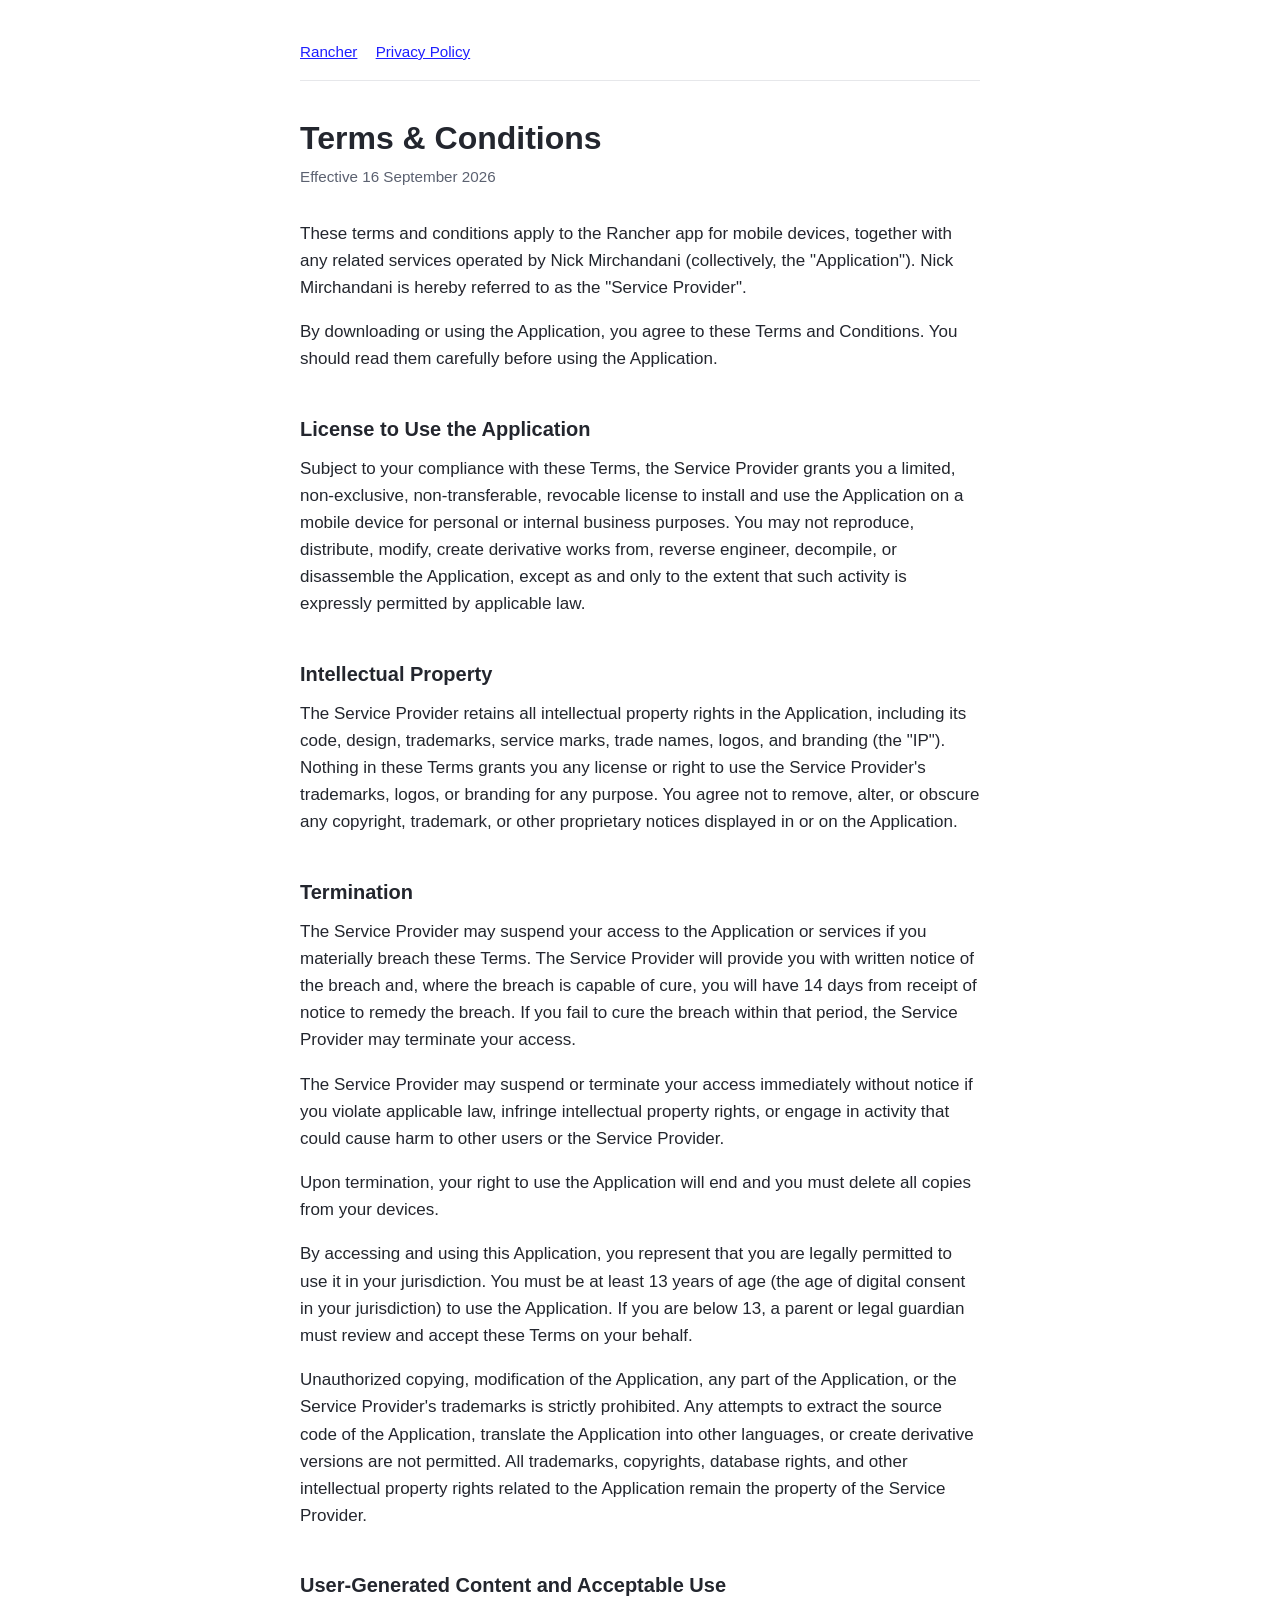
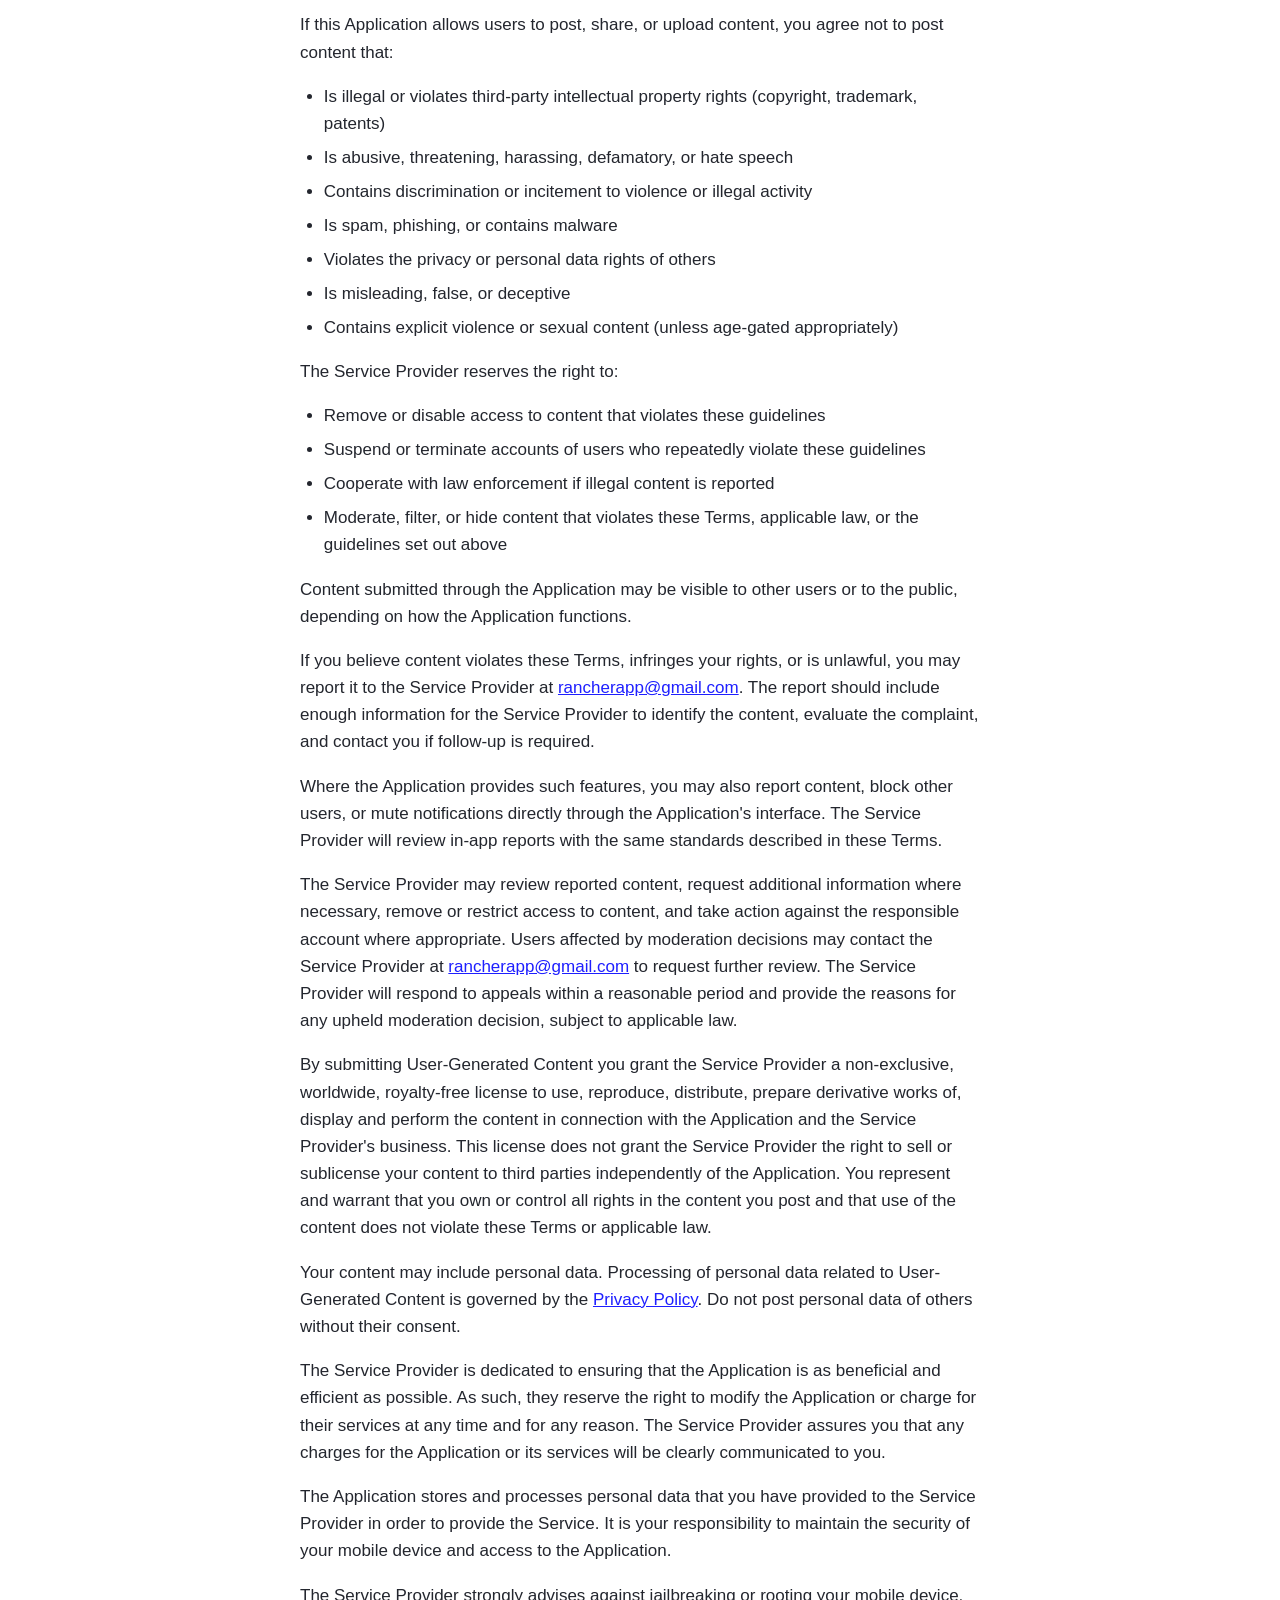
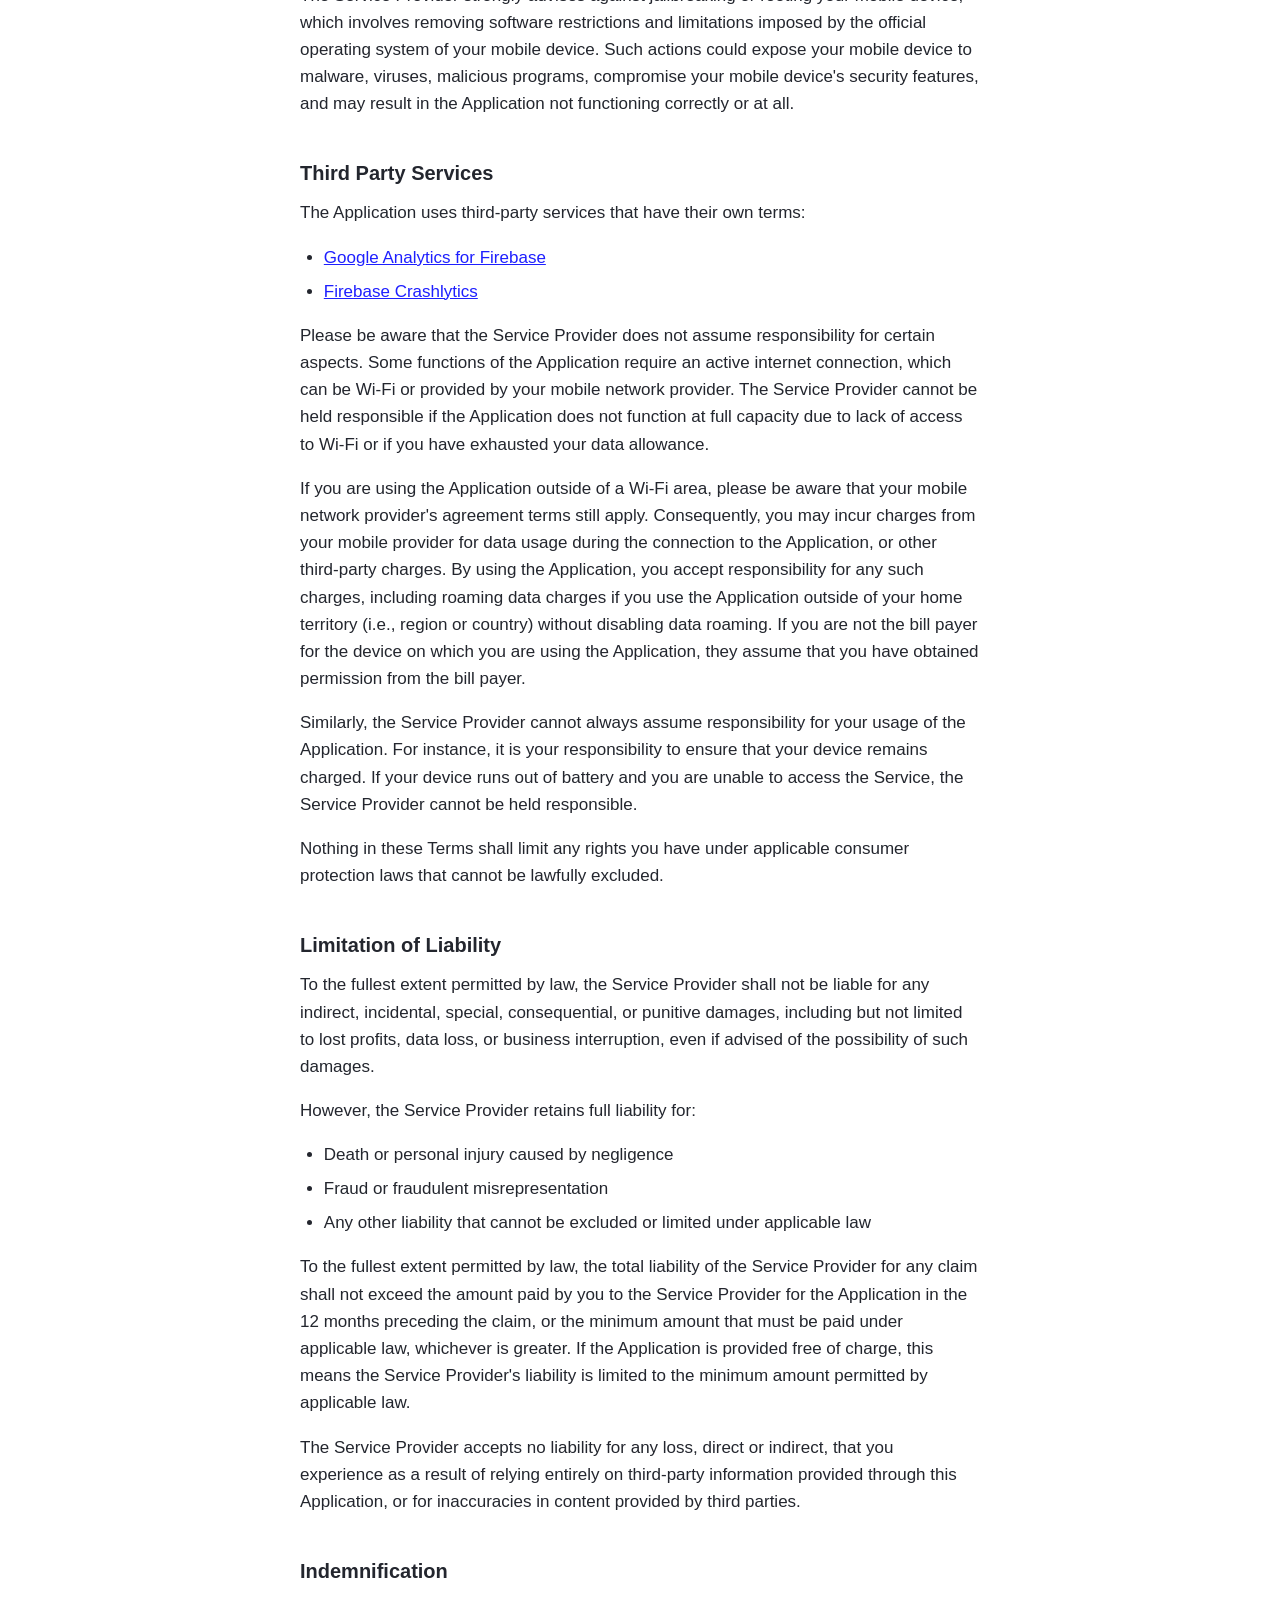
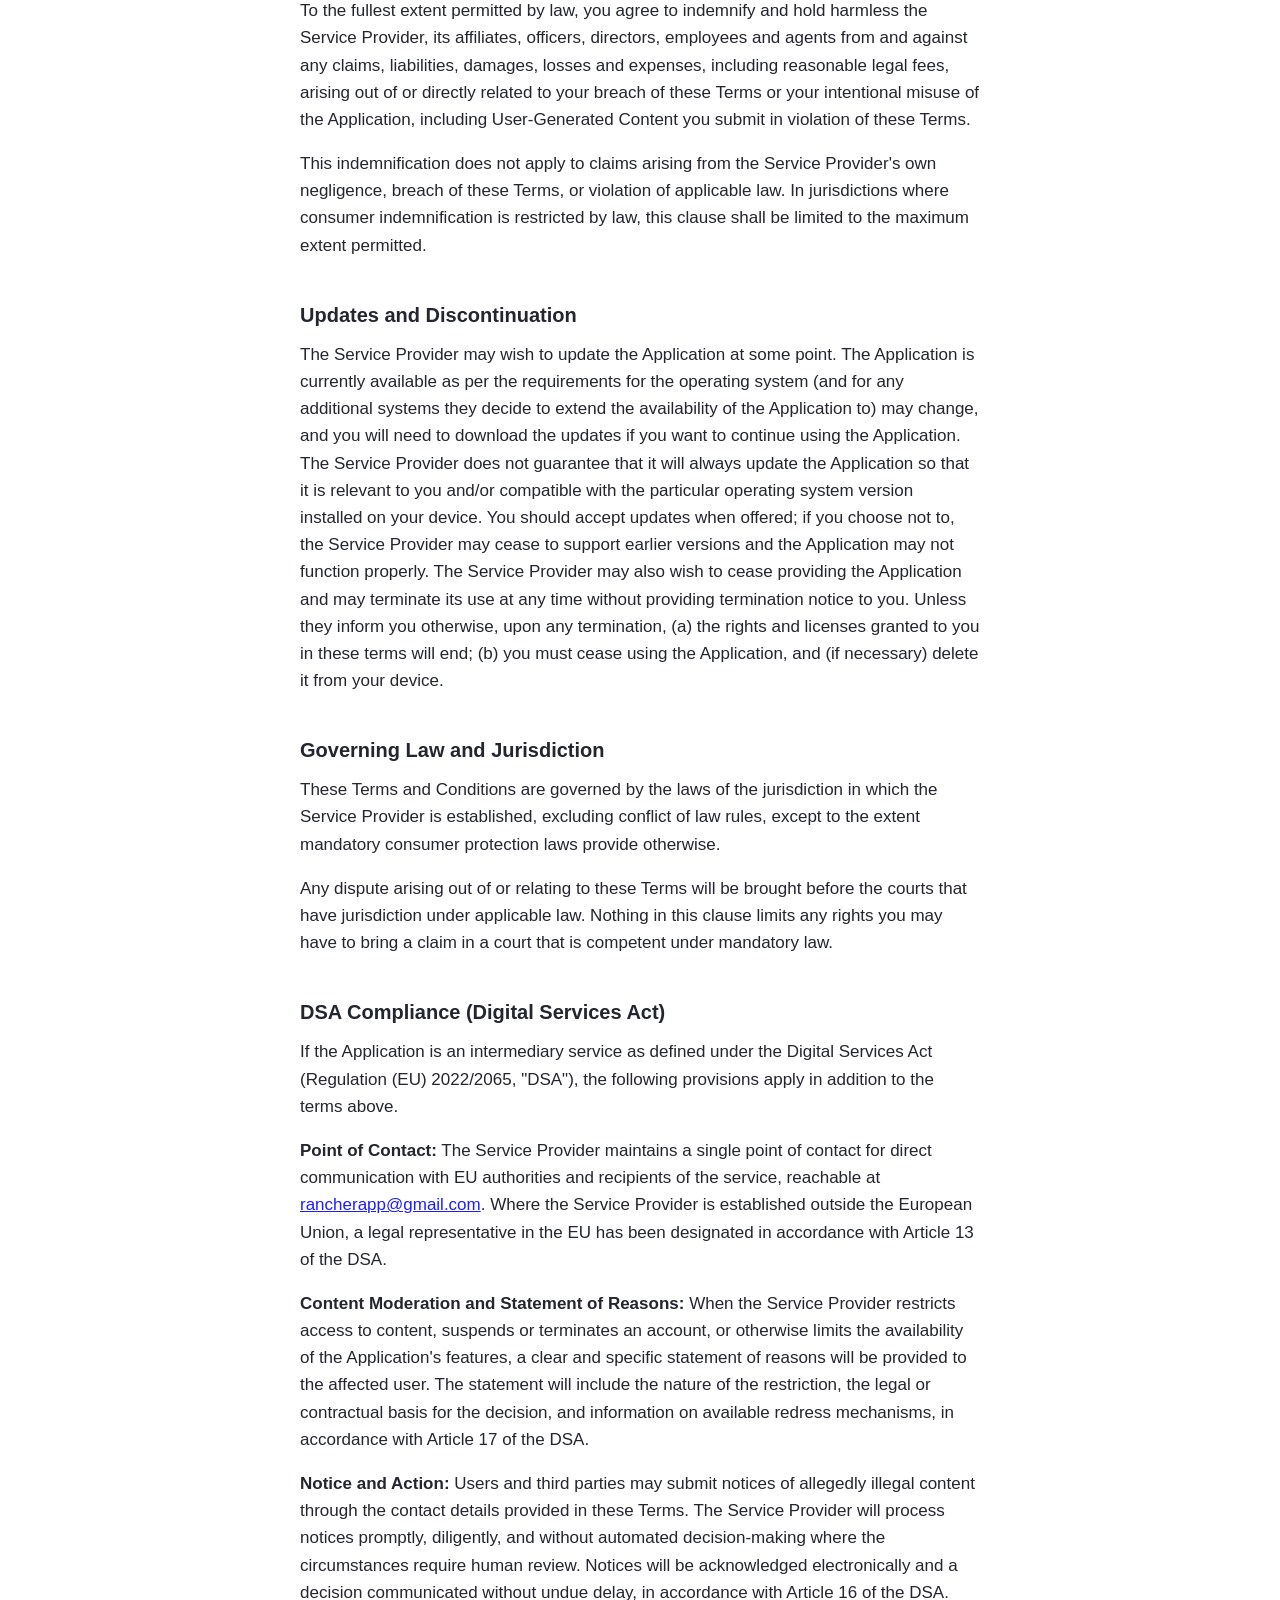
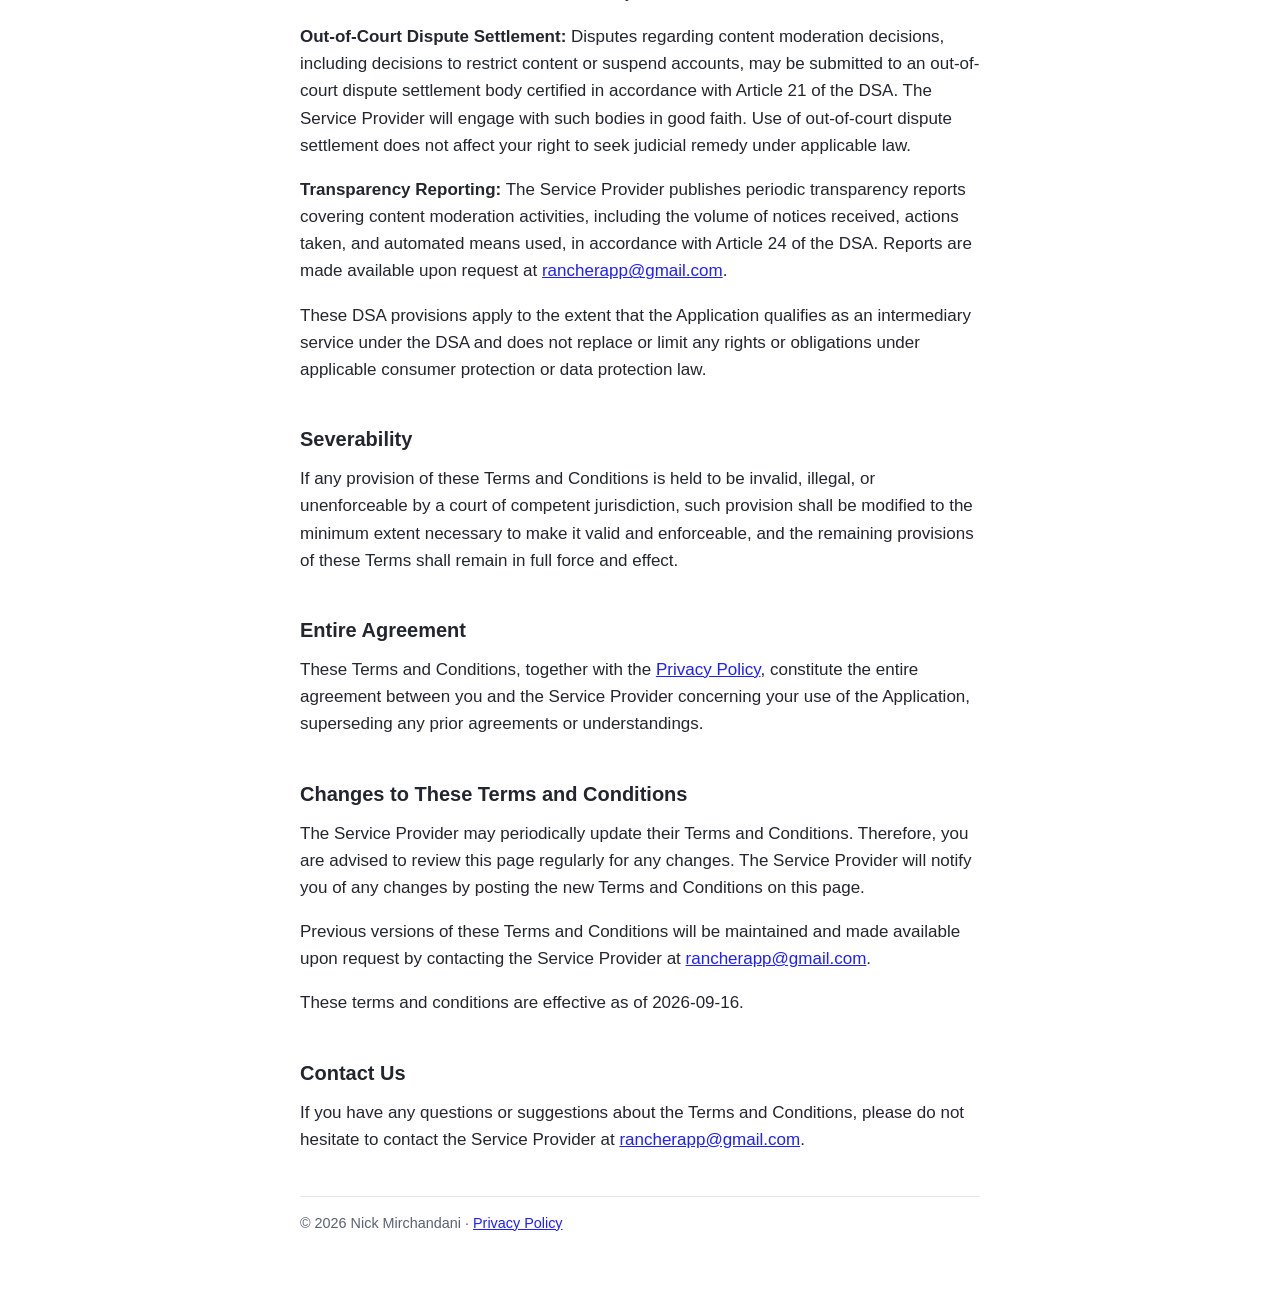
==== terms.html @ a5d48006 "Rancher privacy policy and terms & conditions Co-Authored-By: Claude Fable 5.1 <noreply@anthropic.co" ====
<!DOCTYPE html>
<html lang="en">
<head>
<meta charset="utf-8">
<meta name="viewport" content="width=device-width,initial-scale=1">
<title>Rancher – Terms &amp; Conditions</title>
<link rel="stylesheet" href="style.css">
</head>
<body>
<main>
<nav><a href="index.html">Rancher</a><a href="privacy.html">Privacy Policy</a></nav>
<h1>Terms &amp; Conditions</h1>
<p class="meta">Effective 16 September 2026</p>

<p>These terms and conditions apply to the Rancher app for mobile devices, together with any related services operated by Nick Mirchandani (collectively, the "Application"). Nick Mirchandani is hereby referred to as the "Service Provider".</p>
<p>By downloading or using the Application, you agree to these Terms and Conditions. You should read them carefully before using the Application.</p>

<h2>License to Use the Application</h2>
<p>Subject to your compliance with these Terms, the Service Provider grants you a limited, non-exclusive, non-transferable, revocable license to install and use the Application on a mobile device for personal or internal business purposes. You may not reproduce, distribute, modify, create derivative works from, reverse engineer, decompile, or disassemble the Application, except as and only to the extent that such activity is expressly permitted by applicable law.</p>

<h2>Intellectual Property</h2>
<p>The Service Provider retains all intellectual property rights in the Application, including its code, design, trademarks, service marks, trade names, logos, and branding (the "IP"). Nothing in these Terms grants you any license or right to use the Service Provider's trademarks, logos, or branding for any purpose. You agree not to remove, alter, or obscure any copyright, trademark, or other proprietary notices displayed in or on the Application.</p>

<h2>Termination</h2>
<p>The Service Provider may suspend your access to the Application or services if you materially breach these Terms. The Service Provider will provide you with written notice of the breach and, where the breach is capable of cure, you will have 14 days from receipt of notice to remedy the breach. If you fail to cure the breach within that period, the Service Provider may terminate your access.</p>
<p>The Service Provider may suspend or terminate your access immediately without notice if you violate applicable law, infringe intellectual property rights, or engage in activity that could cause harm to other users or the Service Provider.</p>
<p>Upon termination, your right to use the Application will end and you must delete all copies from your devices.</p>
<p>By accessing and using this Application, you represent that you are legally permitted to use it in your jurisdiction. You must be at least 13 years of age (the age of digital consent in your jurisdiction) to use the Application. If you are below 13, a parent or legal guardian must review and accept these Terms on your behalf.</p>
<p>Unauthorized copying, modification of the Application, any part of the Application, or the Service Provider's trademarks is strictly prohibited. Any attempts to extract the source code of the Application, translate the Application into other languages, or create derivative versions are not permitted. All trademarks, copyrights, database rights, and other intellectual property rights related to the Application remain the property of the Service Provider.</p>

<h2>User-Generated Content and Acceptable Use</h2>
<p>If this Application allows users to post, share, or upload content, you agree not to post content that:</p>
<ul>
<li>Is illegal or violates third-party intellectual property rights (copyright, trademark, patents)</li>
<li>Is abusive, threatening, harassing, defamatory, or hate speech</li>
<li>Contains discrimination or incitement to violence or illegal activity</li>
<li>Is spam, phishing, or contains malware</li>
<li>Violates the privacy or personal data rights of others</li>
<li>Is misleading, false, or deceptive</li>
<li>Contains explicit violence or sexual content (unless age-gated appropriately)</li>
</ul>
<p>The Service Provider reserves the right to:</p>
<ul>
<li>Remove or disable access to content that violates these guidelines</li>
<li>Suspend or terminate accounts of users who repeatedly violate these guidelines</li>
<li>Cooperate with law enforcement if illegal content is reported</li>
<li>Moderate, filter, or hide content that violates these Terms, applicable law, or the guidelines set out above</li>
</ul>
<p>Content submitted through the Application may be visible to other users or to the public, depending on how the Application functions.</p>
<p>If you believe content violates these Terms, infringes your rights, or is unlawful, you may report it to the Service Provider at <a href="mailto:rancherapp@gmail.com">rancherapp@gmail.com</a>. The report should include enough information for the Service Provider to identify the content, evaluate the complaint, and contact you if follow-up is required.</p>
<p>Where the Application provides such features, you may also report content, block other users, or mute notifications directly through the Application's interface. The Service Provider will review in-app reports with the same standards described in these Terms.</p>
<p>The Service Provider may review reported content, request additional information where necessary, remove or restrict access to content, and take action against the responsible account where appropriate. Users affected by moderation decisions may contact the Service Provider at <a href="mailto:rancherapp@gmail.com">rancherapp@gmail.com</a> to request further review. The Service Provider will respond to appeals within a reasonable period and provide the reasons for any upheld moderation decision, subject to applicable law.</p>
<p>By submitting User-Generated Content you grant the Service Provider a non-exclusive, worldwide, royalty-free license to use, reproduce, distribute, prepare derivative works of, display and perform the content in connection with the Application and the Service Provider's business. This license does not grant the Service Provider the right to sell or sublicense your content to third parties independently of the Application. You represent and warrant that you own or control all rights in the content you post and that use of the content does not violate these Terms or applicable law.</p>
<p>Your content may include personal data. Processing of personal data related to User-Generated Content is governed by the <a href="privacy.html">Privacy Policy</a>. Do not post personal data of others without their consent.</p>
<p>The Service Provider is dedicated to ensuring that the Application is as beneficial and efficient as possible. As such, they reserve the right to modify the Application or charge for their services at any time and for any reason. The Service Provider assures you that any charges for the Application or its services will be clearly communicated to you.</p>
<p>The Application stores and processes personal data that you have provided to the Service Provider in order to provide the Service. It is your responsibility to maintain the security of your mobile device and access to the Application.</p>
<p>The Service Provider strongly advises against jailbreaking or rooting your mobile device, which involves removing software restrictions and limitations imposed by the official operating system of your mobile device. Such actions could expose your mobile device to malware, viruses, malicious programs, compromise your mobile device's security features, and may result in the Application not functioning correctly or at all.</p>

<h2>Third Party Services</h2>
<p>The Application uses third-party services that have their own terms:</p>
<ul>
<li><a href="https://www.google.com/analytics/terms/">Google Analytics for Firebase</a></li>
<li><a href="https://firebase.google.com/terms/crashlytics">Firebase Crashlytics</a></li>
</ul>
<p>Please be aware that the Service Provider does not assume responsibility for certain aspects. Some functions of the Application require an active internet connection, which can be Wi-Fi or provided by your mobile network provider. The Service Provider cannot be held responsible if the Application does not function at full capacity due to lack of access to Wi-Fi or if you have exhausted your data allowance.</p>
<p>If you are using the Application outside of a Wi-Fi area, please be aware that your mobile network provider's agreement terms still apply. Consequently, you may incur charges from your mobile provider for data usage during the connection to the Application, or other third-party charges. By using the Application, you accept responsibility for any such charges, including roaming data charges if you use the Application outside of your home territory (i.e., region or country) without disabling data roaming. If you are not the bill payer for the device on which you are using the Application, they assume that you have obtained permission from the bill payer.</p>
<p>Similarly, the Service Provider cannot always assume responsibility for your usage of the Application. For instance, it is your responsibility to ensure that your device remains charged. If your device runs out of battery and you are unable to access the Service, the Service Provider cannot be held responsible.</p>
<p>Nothing in these Terms shall limit any rights you have under applicable consumer protection laws that cannot be lawfully excluded.</p>

<h2>Limitation of Liability</h2>
<p>To the fullest extent permitted by law, the Service Provider shall not be liable for any indirect, incidental, special, consequential, or punitive damages, including but not limited to lost profits, data loss, or business interruption, even if advised of the possibility of such damages.</p>
<p>However, the Service Provider retains full liability for:</p>
<ul>
<li>Death or personal injury caused by negligence</li>
<li>Fraud or fraudulent misrepresentation</li>
<li>Any other liability that cannot be excluded or limited under applicable law</li>
</ul>
<p>To the fullest extent permitted by law, the total liability of the Service Provider for any claim shall not exceed the amount paid by you to the Service Provider for the Application in the 12 months preceding the claim, or the minimum amount that must be paid under applicable law, whichever is greater. If the Application is provided free of charge, this means the Service Provider's liability is limited to the minimum amount permitted by applicable law.</p>
<p>The Service Provider accepts no liability for any loss, direct or indirect, that you experience as a result of relying entirely on third-party information provided through this Application, or for inaccuracies in content provided by third parties.</p>

<h2>Indemnification</h2>
<p>To the fullest extent permitted by law, you agree to indemnify and hold harmless the Service Provider, its affiliates, officers, directors, employees and agents from and against any claims, liabilities, damages, losses and expenses, including reasonable legal fees, arising out of or directly related to your breach of these Terms or your intentional misuse of the Application, including User-Generated Content you submit in violation of these Terms.</p>
<p>This indemnification does not apply to claims arising from the Service Provider's own negligence, breach of these Terms, or violation of applicable law. In jurisdictions where consumer indemnification is restricted by law, this clause shall be limited to the maximum extent permitted.</p>

<h2>Updates and Discontinuation</h2>
<p>The Service Provider may wish to update the Application at some point. The Application is currently available as per the requirements for the operating system (and for any additional systems they decide to extend the availability of the Application to) may change, and you will need to download the updates if you want to continue using the Application. The Service Provider does not guarantee that it will always update the Application so that it is relevant to you and/or compatible with the particular operating system version installed on your device. You should accept updates when offered; if you choose not to, the Service Provider may cease to support earlier versions and the Application may not function properly. The Service Provider may also wish to cease providing the Application and may terminate its use at any time without providing termination notice to you. Unless they inform you otherwise, upon any termination, (a) the rights and licenses granted to you in these terms will end; (b) you must cease using the Application, and (if necessary) delete it from your device.</p>

<h2>Governing Law and Jurisdiction</h2>
<p>These Terms and Conditions are governed by the laws of the jurisdiction in which the Service Provider is established, excluding conflict of law rules, except to the extent mandatory consumer protection laws provide otherwise.</p>
<p>Any dispute arising out of or relating to these Terms will be brought before the courts that have jurisdiction under applicable law. Nothing in this clause limits any rights you may have to bring a claim in a court that is competent under mandatory law.</p>

<h2>DSA Compliance (Digital Services Act)</h2>
<p>If the Application is an intermediary service as defined under the Digital Services Act (Regulation (EU) 2022/2065, "DSA"), the following provisions apply in addition to the terms above.</p>
<p><strong>Point of Contact:</strong> The Service Provider maintains a single point of contact for direct communication with EU authorities and recipients of the service, reachable at <a href="mailto:rancherapp@gmail.com">rancherapp@gmail.com</a>. Where the Service Provider is established outside the European Union, a legal representative in the EU has been designated in accordance with Article 13 of the DSA.</p>
<p><strong>Content Moderation and Statement of Reasons:</strong> When the Service Provider restricts access to content, suspends or terminates an account, or otherwise limits the availability of the Application's features, a clear and specific statement of reasons will be provided to the affected user. The statement will include the nature of the restriction, the legal or contractual basis for the decision, and information on available redress mechanisms, in accordance with Article 17 of the DSA.</p>
<p><strong>Notice and Action:</strong> Users and third parties may submit notices of allegedly illegal content through the contact details provided in these Terms. The Service Provider will process notices promptly, diligently, and without automated decision-making where the circumstances require human review. Notices will be acknowledged electronically and a decision communicated without undue delay, in accordance with Article 16 of the DSA.</p>
<p><strong>Out-of-Court Dispute Settlement:</strong> Disputes regarding content moderation decisions, including decisions to restrict content or suspend accounts, may be submitted to an out-of-court dispute settlement body certified in accordance with Article 21 of the DSA. The Service Provider will engage with such bodies in good faith. Use of out-of-court dispute settlement does not affect your right to seek judicial remedy under applicable law.</p>
<p><strong>Transparency Reporting:</strong> The Service Provider publishes periodic transparency reports covering content moderation activities, including the volume of notices received, actions taken, and automated means used, in accordance with Article 24 of the DSA. Reports are made available upon request at <a href="mailto:rancherapp@gmail.com">rancherapp@gmail.com</a>.</p>
<p>These DSA provisions apply to the extent that the Application qualifies as an intermediary service under the DSA and does not replace or limit any rights or obligations under applicable consumer protection or data protection law.</p>

<h2>Severability</h2>
<p>If any provision of these Terms and Conditions is held to be invalid, illegal, or unenforceable by a court of competent jurisdiction, such provision shall be modified to the minimum extent necessary to make it valid and enforceable, and the remaining provisions of these Terms shall remain in full force and effect.</p>

<h2>Entire Agreement</h2>
<p>These Terms and Conditions, together with the <a href="privacy.html">Privacy Policy</a>, constitute the entire agreement between you and the Service Provider concerning your use of the Application, superseding any prior agreements or understandings.</p>

<h2>Changes to These Terms and Conditions</h2>
<p>The Service Provider may periodically update their Terms and Conditions. Therefore, you are advised to review this page regularly for any changes. The Service Provider will notify you of any changes by posting the new Terms and Conditions on this page.</p>
<p>Previous versions of these Terms and Conditions will be maintained and made available upon request by contacting the Service Provider at <a href="mailto:rancherapp@gmail.com">rancherapp@gmail.com</a>.</p>
<p>These terms and conditions are effective as of 2026-09-16.</p>

<h2>Contact Us</h2>
<p>If you have any questions or suggestions about the Terms and Conditions, please do not hesitate to contact the Service Provider at <a href="mailto:rancherapp@gmail.com">rancherapp@gmail.com</a>.</p>

<footer>© 2026 Nick Mirchandani · <a href="privacy.html">Privacy Policy</a></footer>
</main>
</body>
</html>
---- style.css ----
:root{--bg:#fff;--fg:#23262e;--muted:#5b6170;--link:#1e1fff;--rule:#e6e7ea}
@media(prefers-color-scheme:dark){:root{--bg:#121316;--fg:#e8e9ec;--muted:#9aa0ad;--link:#8b8cff;--rule:#2a2c33}}
*{box-sizing:border-box}
body{margin:0;background:var(--bg);color:var(--fg);font:17px/1.6 -apple-system,BlinkMacSystemFont,"Helvetica Neue",Helvetica,Arial,sans-serif;-webkit-text-size-adjust:100%}
main{max-width:720px;margin:0 auto;padding:40px 20px 80px}
h1{font-size:2rem;line-height:1.2;margin:0 0 .25em}
h2{font-size:1.25rem;margin:2em 0 .5em}
p,ul{margin:0 0 1em}
ul{padding-left:1.4em}
li{margin-bottom:.4em}
a{color:var(--link)}
.meta{color:var(--muted);font-size:.95rem;margin-bottom:2em}
nav{font-size:.95rem;margin-bottom:2.5em;padding-bottom:1em;border-bottom:1px solid var(--rule)}
nav a+a{margin-left:1.2em}
footer{margin-top:3em;padding-top:1em;border-top:1px solid var(--rule);color:var(--muted);font-size:.9rem}
.index li{margin-bottom:.8em}
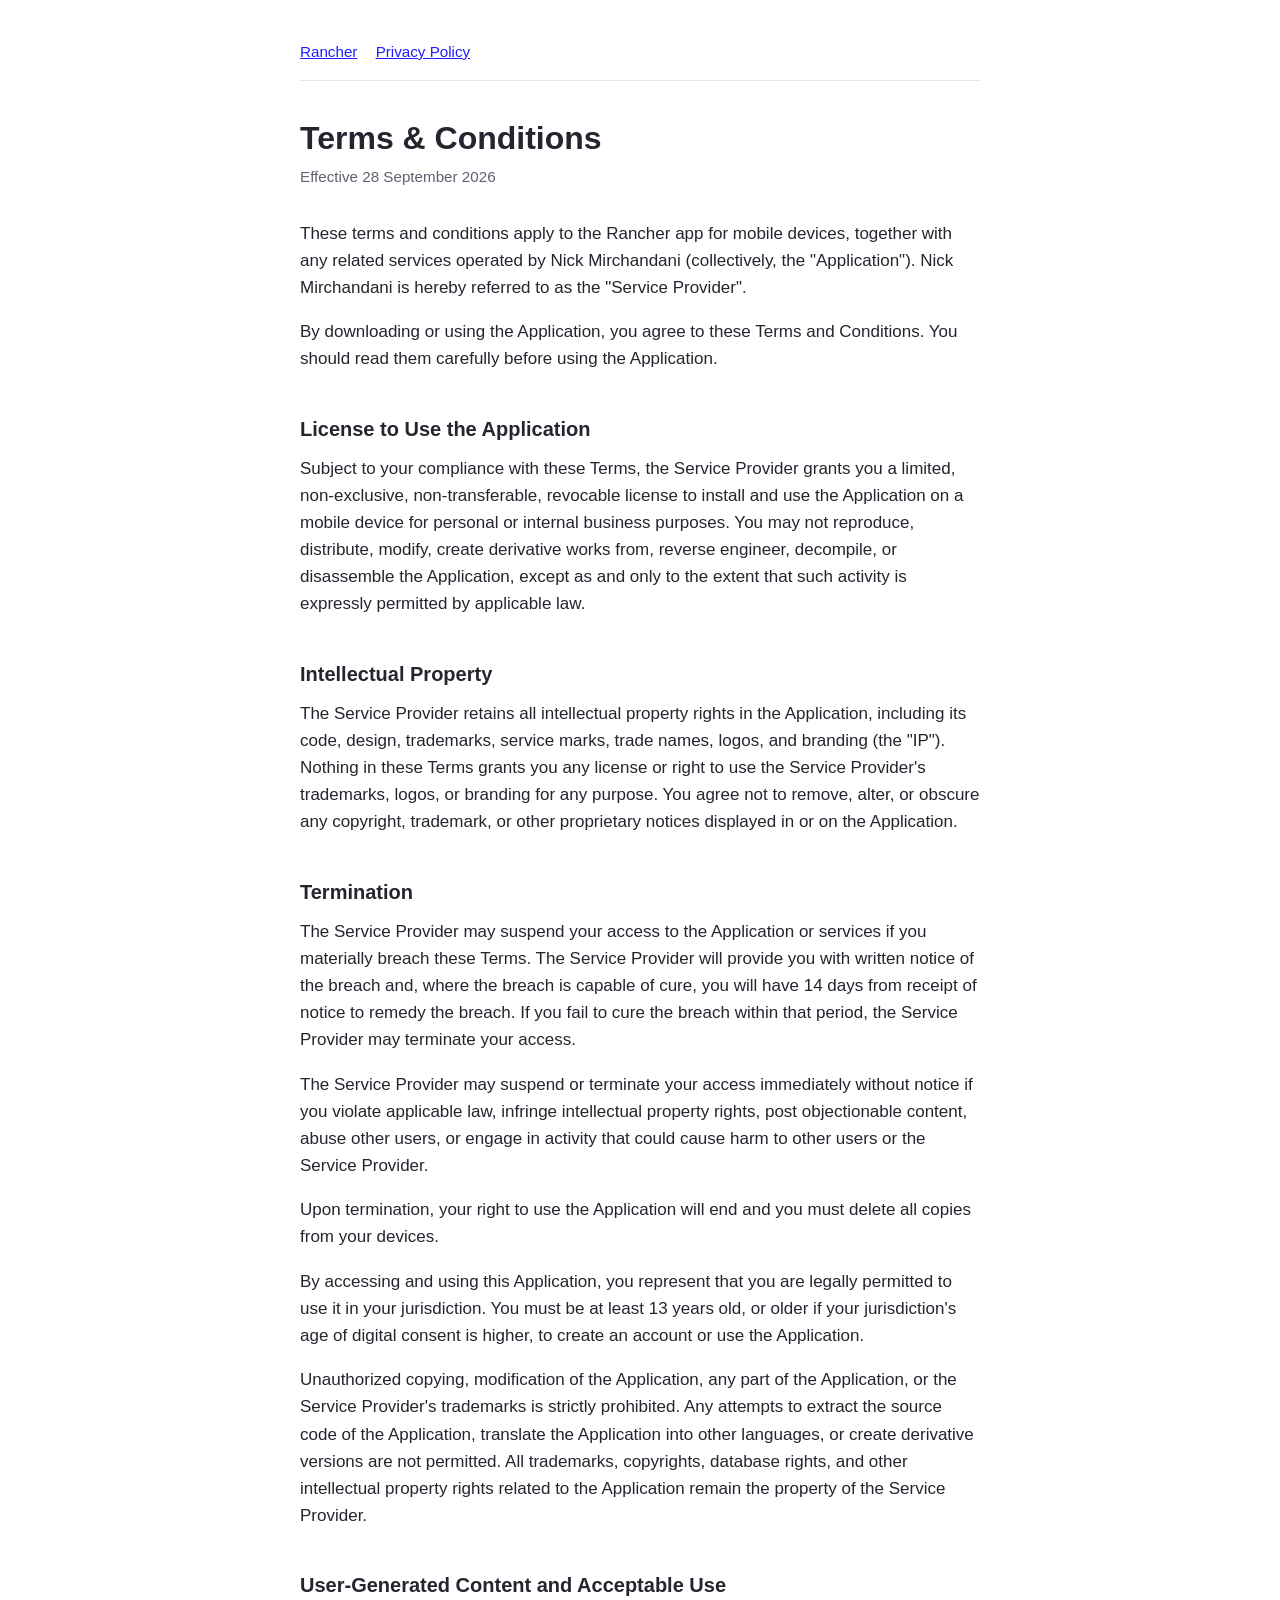
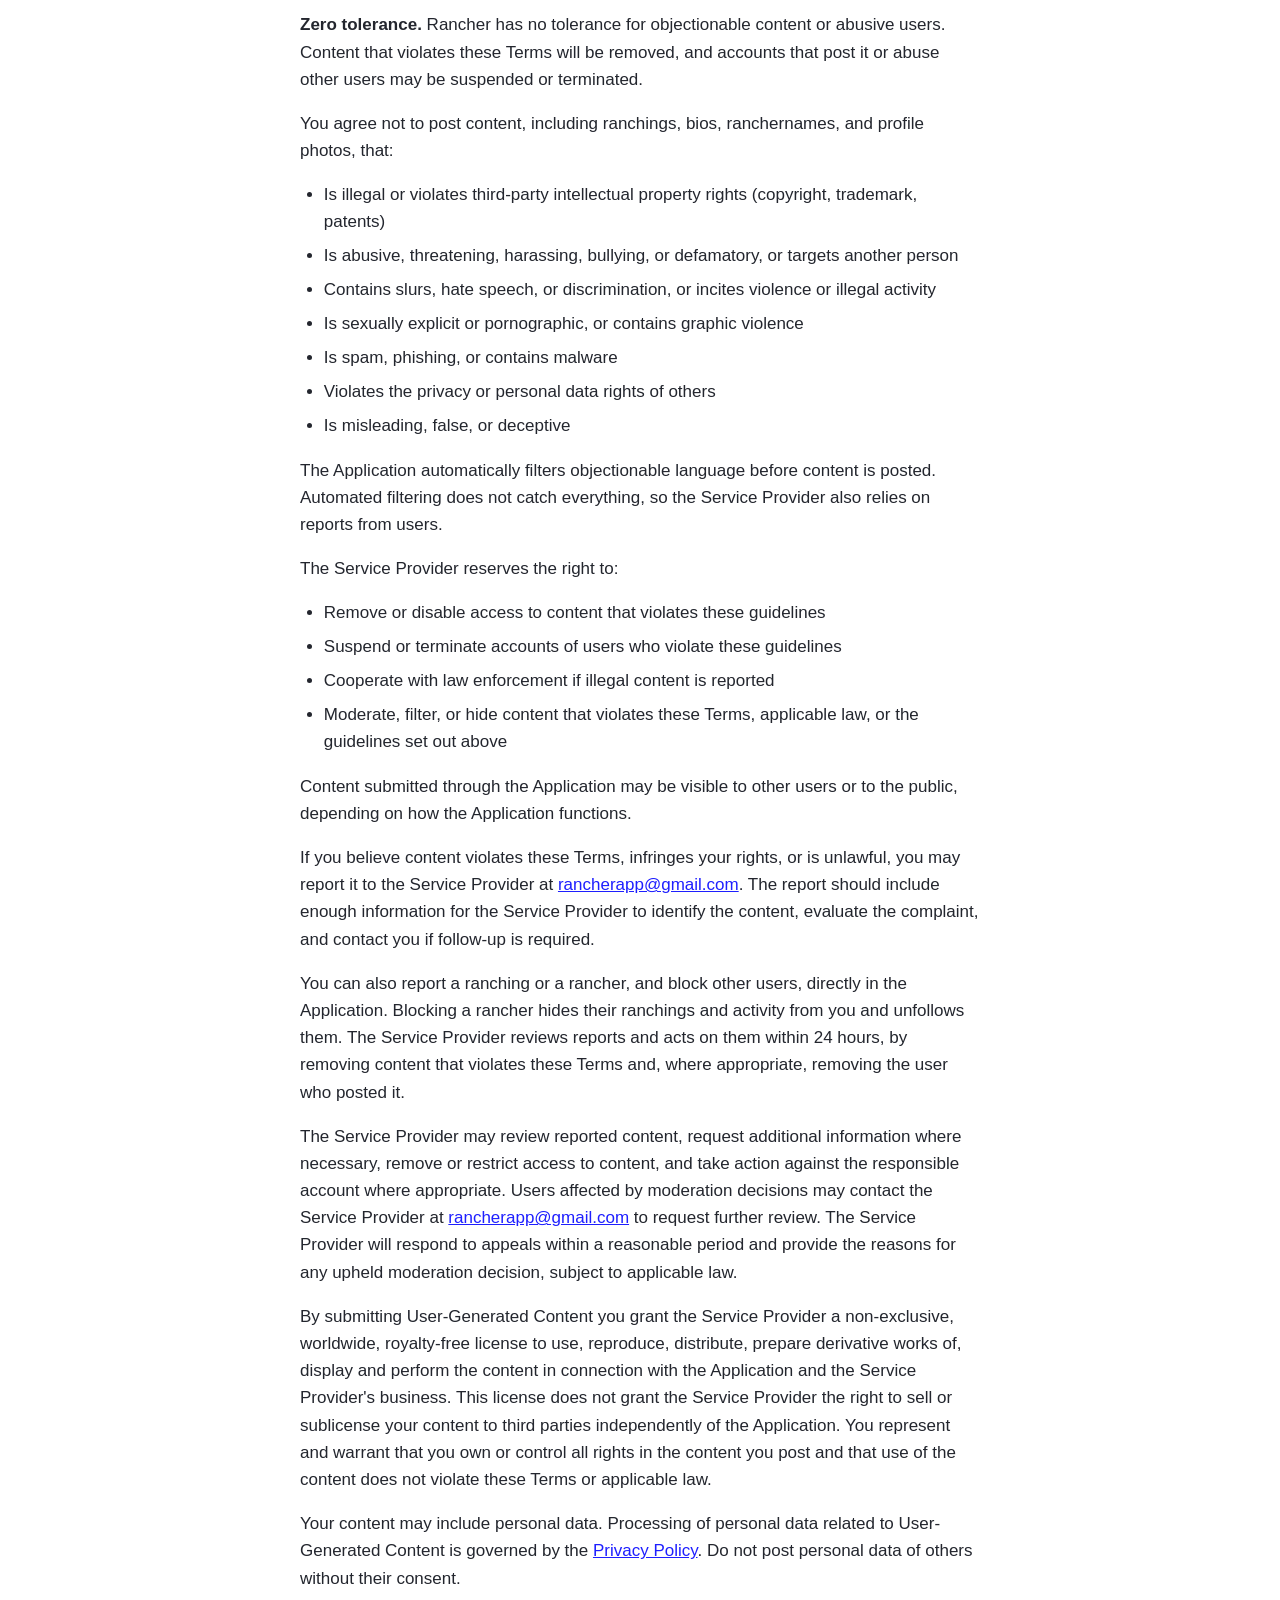
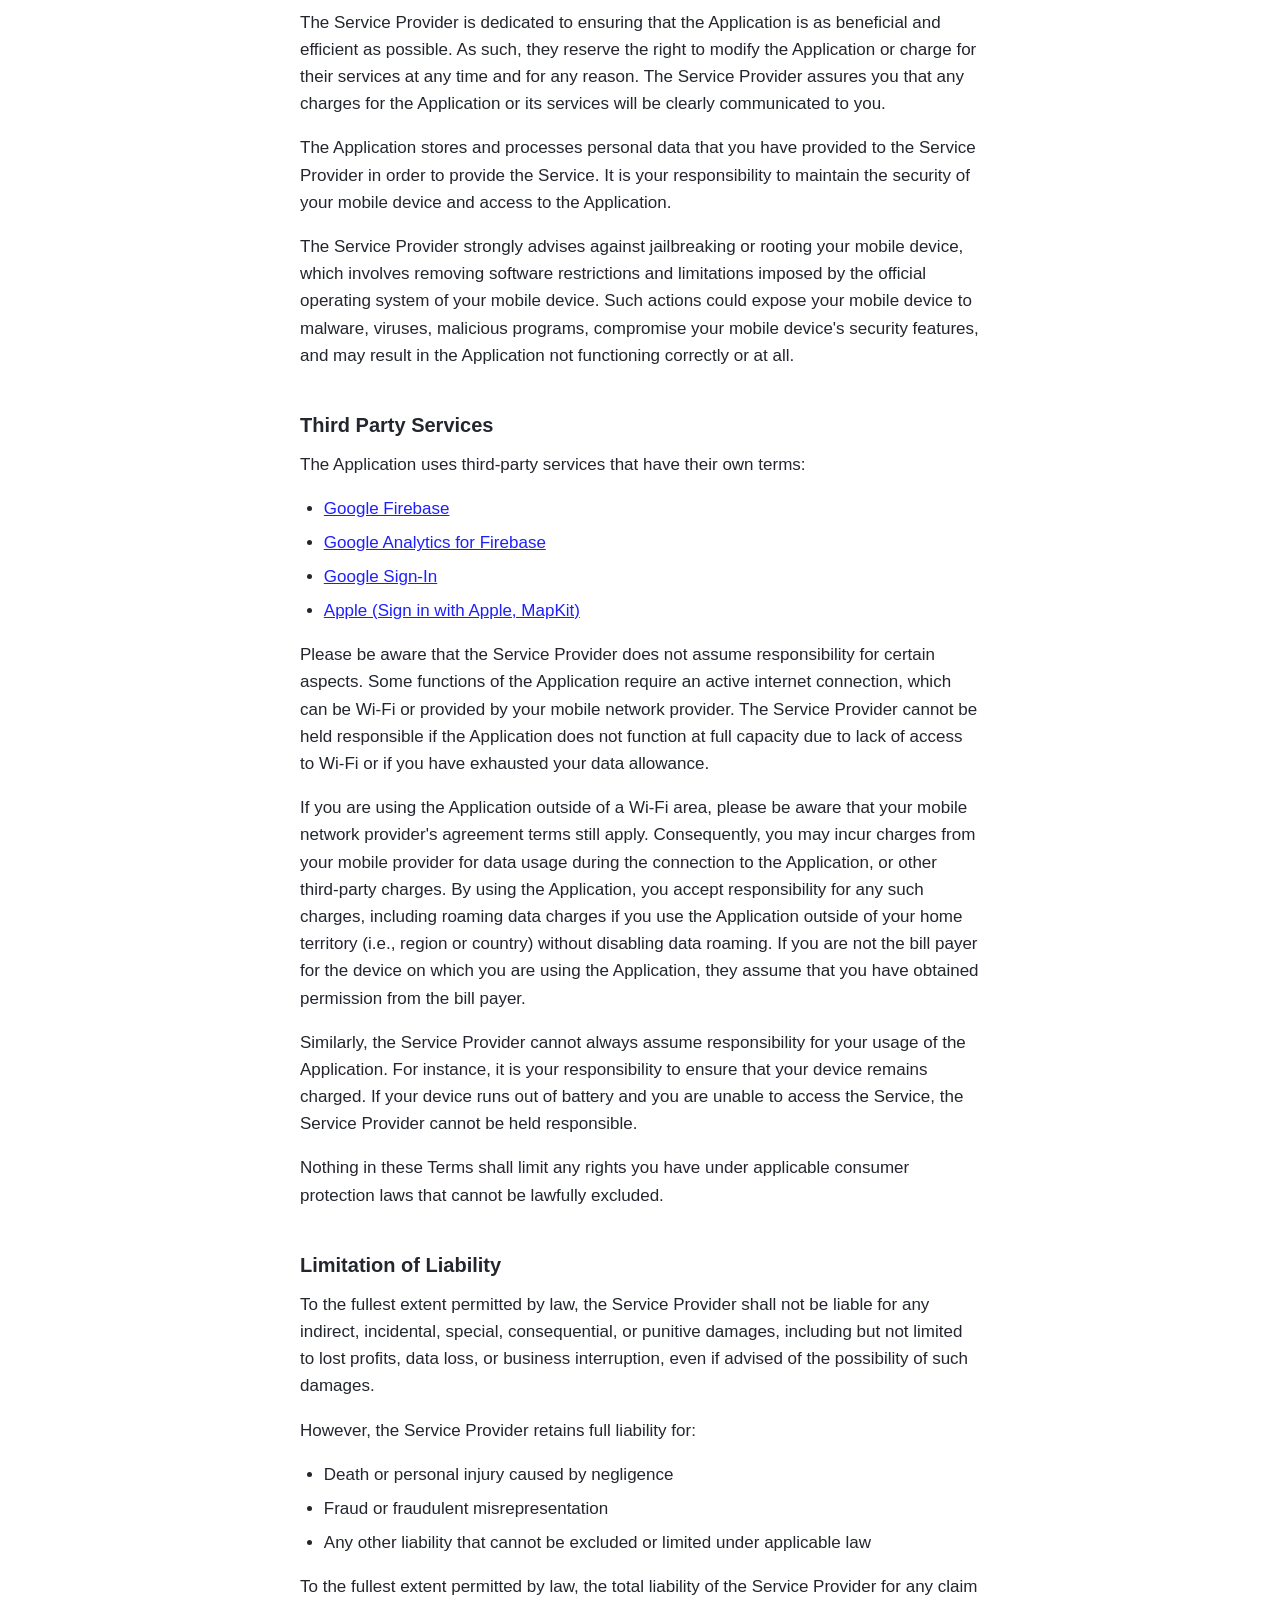
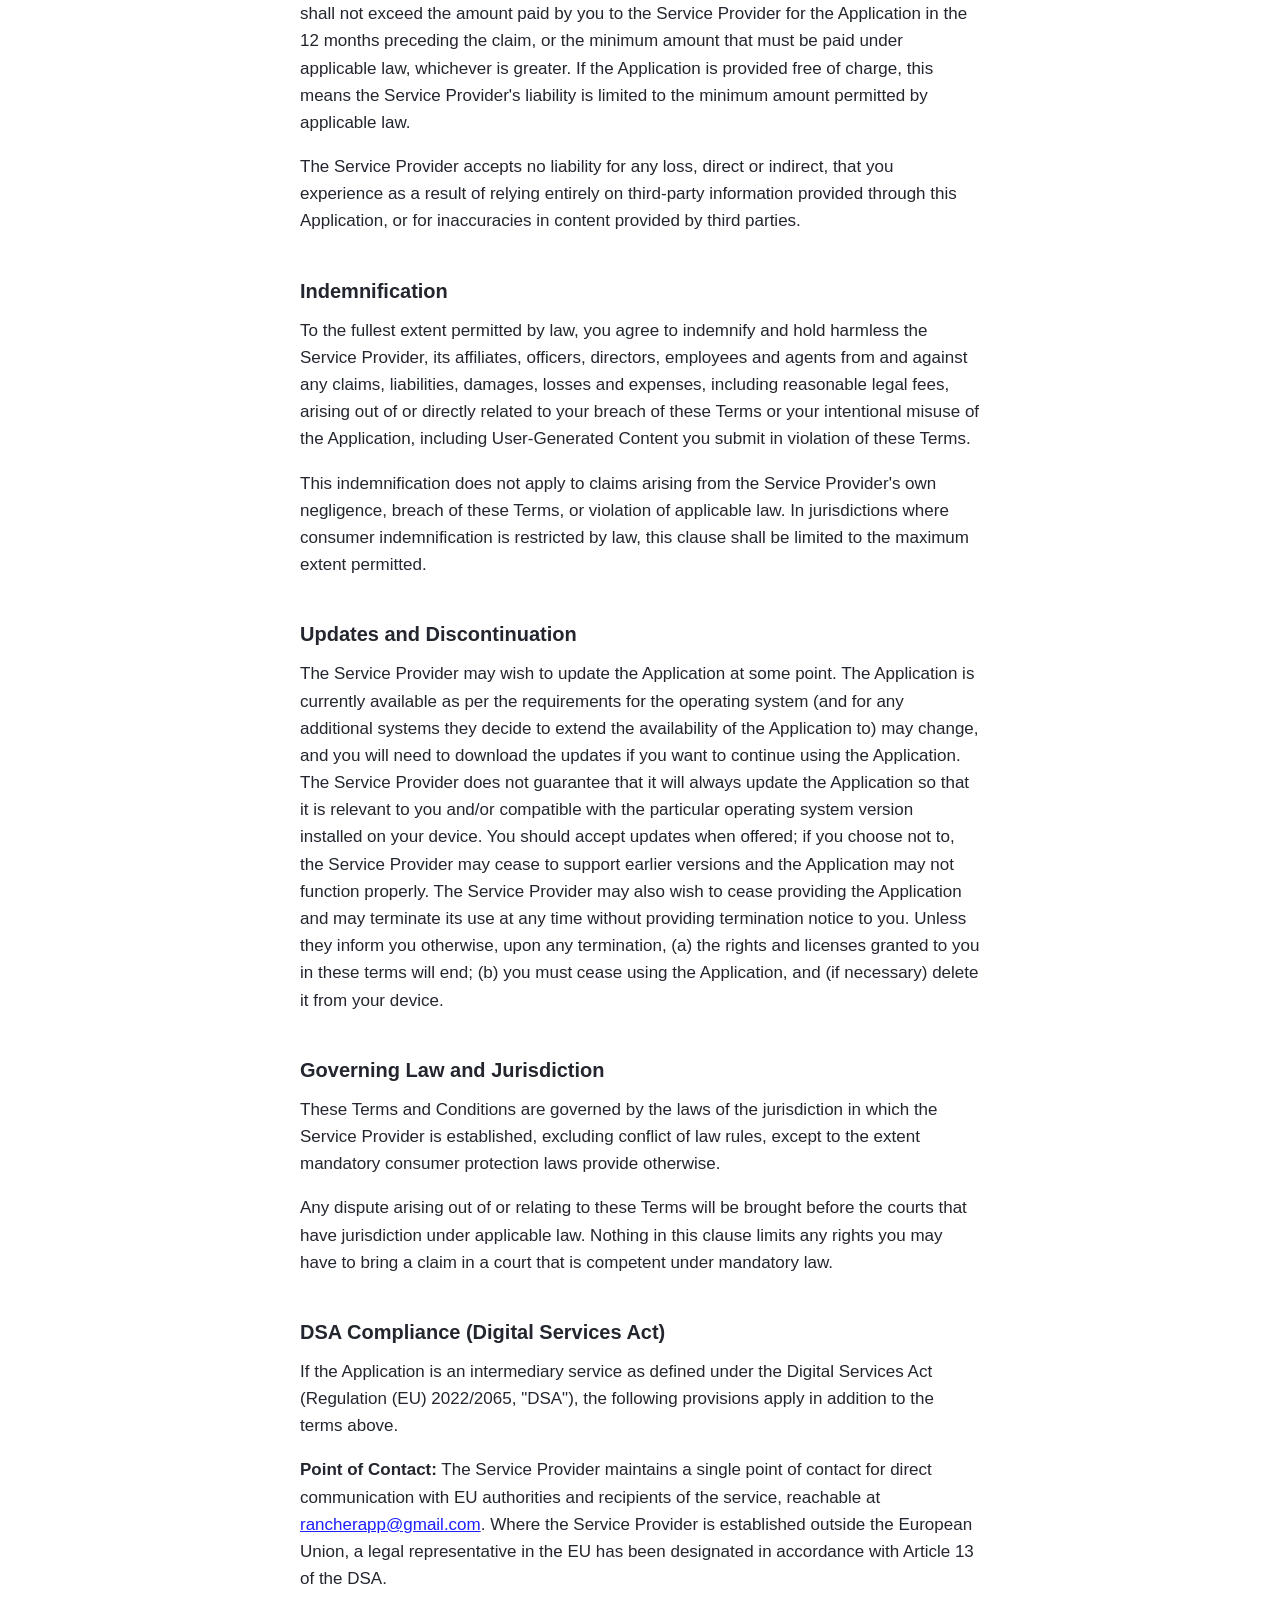
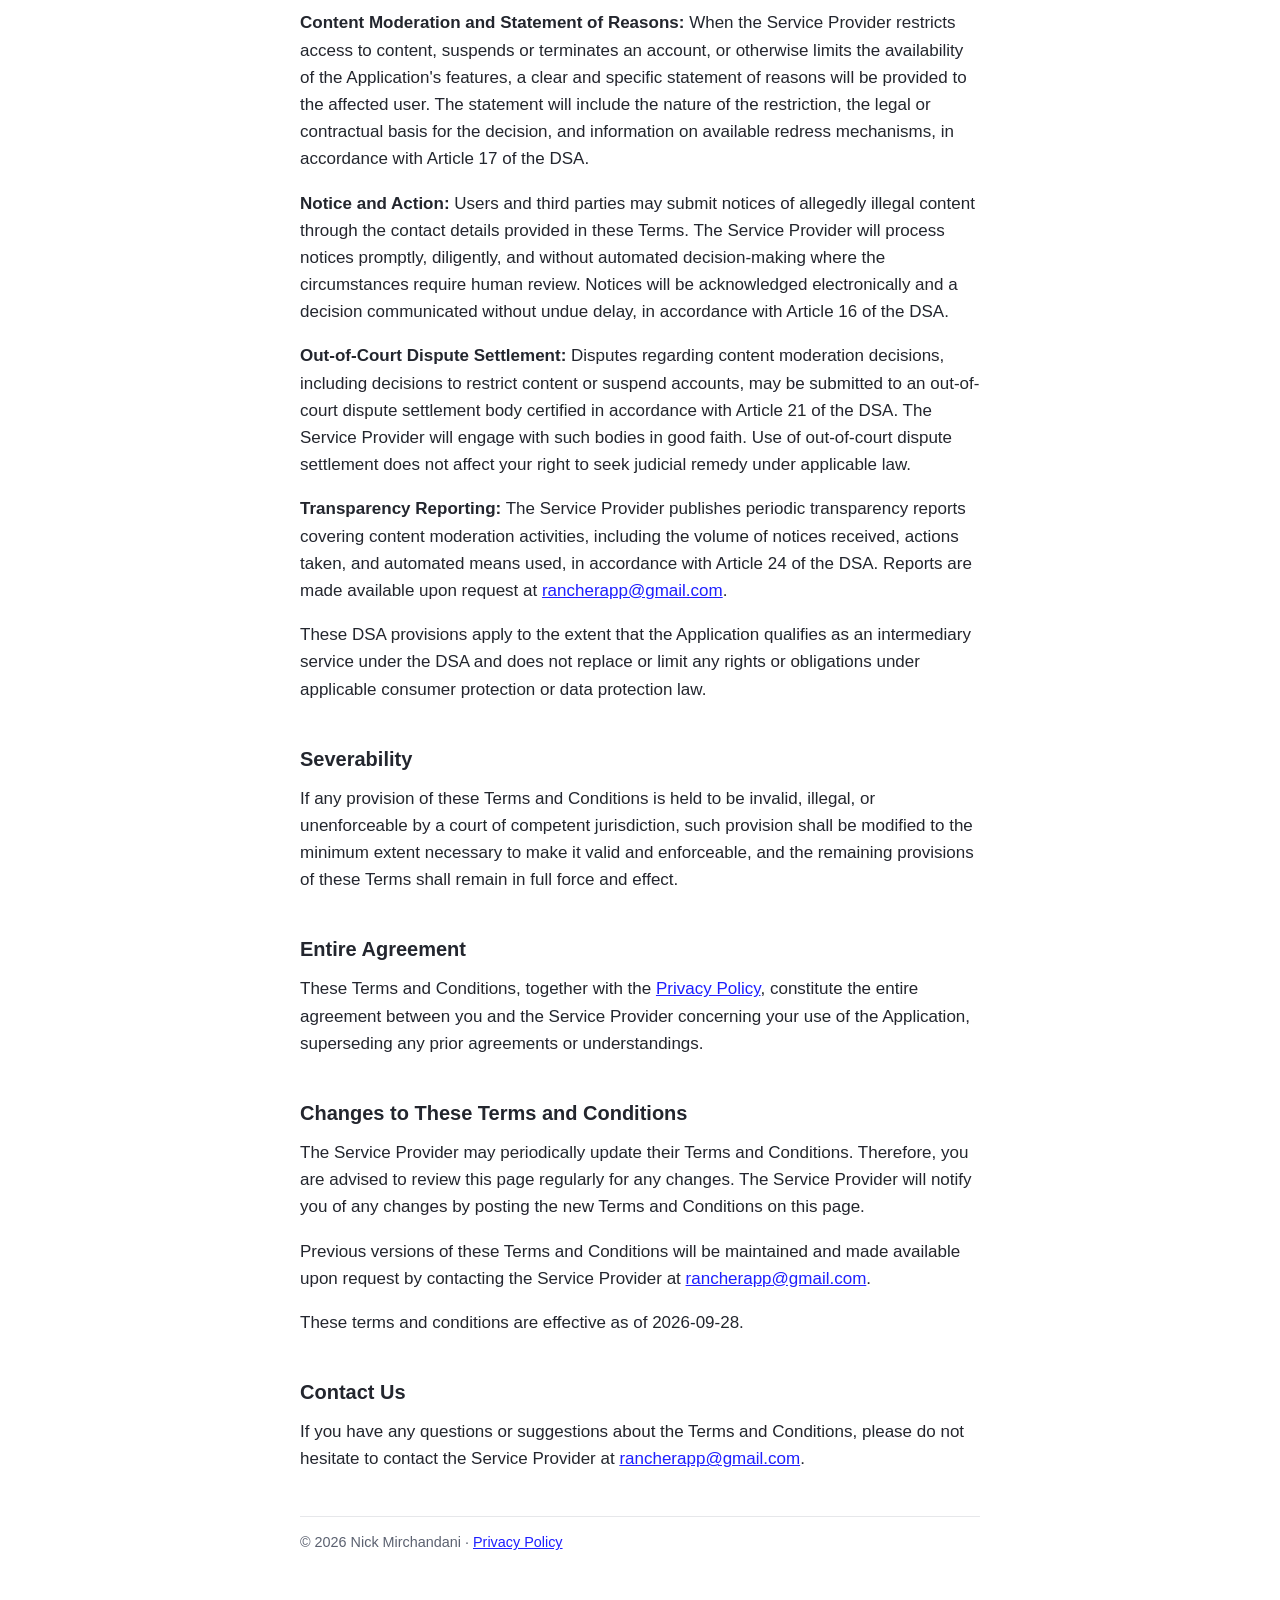
==== commit e1e2e950: "Update privacy policy and terms for App Review Privacy: accurate list of data collected and what oth" ====
--- a/terms.html
+++ b/terms.html
@@ -10,7 +10,7 @@
 <main>
 <nav><a href="index.html">Rancher</a><a href="privacy.html">Privacy Policy</a></nav>
 <h1>Terms &amp; Conditions</h1>
-<p class="meta">Effective 16 September 2026</p>
+<p class="meta">Effective 28 September 2026</p>
 
 <p>These terms and conditions apply to the Rancher app for mobile devices, together with any related services operated by Nick Mirchandani (collectively, the "Application"). Nick Mirchandani is hereby referred to as the "Service Provider".</p>
 <p>By downloading or using the Application, you agree to these Terms and Conditions. You should read them carefully before using the Application.</p>
@@ -23,32 +23,34 @@
 
 <h2>Termination</h2>
 <p>The Service Provider may suspend your access to the Application or services if you materially breach these Terms. The Service Provider will provide you with written notice of the breach and, where the breach is capable of cure, you will have 14 days from receipt of notice to remedy the breach. If you fail to cure the breach within that period, the Service Provider may terminate your access.</p>
-<p>The Service Provider may suspend or terminate your access immediately without notice if you violate applicable law, infringe intellectual property rights, or engage in activity that could cause harm to other users or the Service Provider.</p>
+<p>The Service Provider may suspend or terminate your access immediately without notice if you violate applicable law, infringe intellectual property rights, post objectionable content, abuse other users, or engage in activity that could cause harm to other users or the Service Provider.</p>
 <p>Upon termination, your right to use the Application will end and you must delete all copies from your devices.</p>
-<p>By accessing and using this Application, you represent that you are legally permitted to use it in your jurisdiction. You must be at least 13 years of age (the age of digital consent in your jurisdiction) to use the Application. If you are below 13, a parent or legal guardian must review and accept these Terms on your behalf.</p>
+<p>By accessing and using this Application, you represent that you are legally permitted to use it in your jurisdiction. You must be at least 13 years old, or older if your jurisdiction's age of digital consent is higher, to create an account or use the Application.</p>
 <p>Unauthorized copying, modification of the Application, any part of the Application, or the Service Provider's trademarks is strictly prohibited. Any attempts to extract the source code of the Application, translate the Application into other languages, or create derivative versions are not permitted. All trademarks, copyrights, database rights, and other intellectual property rights related to the Application remain the property of the Service Provider.</p>
 
 <h2>User-Generated Content and Acceptable Use</h2>
-<p>If this Application allows users to post, share, or upload content, you agree not to post content that:</p>
+<p><strong>Zero tolerance.</strong> Rancher has no tolerance for objectionable content or abusive users. Content that violates these Terms will be removed, and accounts that post it or abuse other users may be suspended or terminated.</p>
+<p>You agree not to post content, including ranchings, bios, ranchernames, and profile photos, that:</p>
 <ul>
 <li>Is illegal or violates third-party intellectual property rights (copyright, trademark, patents)</li>
-<li>Is abusive, threatening, harassing, defamatory, or hate speech</li>
-<li>Contains discrimination or incitement to violence or illegal activity</li>
+<li>Is abusive, threatening, harassing, bullying, or defamatory, or targets another person</li>
+<li>Contains slurs, hate speech, or discrimination, or incites violence or illegal activity</li>
+<li>Is sexually explicit or pornographic, or contains graphic violence</li>
 <li>Is spam, phishing, or contains malware</li>
 <li>Violates the privacy or personal data rights of others</li>
 <li>Is misleading, false, or deceptive</li>
-<li>Contains explicit violence or sexual content (unless age-gated appropriately)</li>
 </ul>
+<p>The Application automatically filters objectionable language before content is posted. Automated filtering does not catch everything, so the Service Provider also relies on reports from users.</p>
 <p>The Service Provider reserves the right to:</p>
 <ul>
 <li>Remove or disable access to content that violates these guidelines</li>
-<li>Suspend or terminate accounts of users who repeatedly violate these guidelines</li>
+<li>Suspend or terminate accounts of users who violate these guidelines</li>
 <li>Cooperate with law enforcement if illegal content is reported</li>
 <li>Moderate, filter, or hide content that violates these Terms, applicable law, or the guidelines set out above</li>
 </ul>
 <p>Content submitted through the Application may be visible to other users or to the public, depending on how the Application functions.</p>
 <p>If you believe content violates these Terms, infringes your rights, or is unlawful, you may report it to the Service Provider at <a href="mailto:rancherapp@gmail.com">rancherapp@gmail.com</a>. The report should include enough information for the Service Provider to identify the content, evaluate the complaint, and contact you if follow-up is required.</p>
-<p>Where the Application provides such features, you may also report content, block other users, or mute notifications directly through the Application's interface. The Service Provider will review in-app reports with the same standards described in these Terms.</p>
+<p>You can also report a ranching or a rancher, and block other users, directly in the Application. Blocking a rancher hides their ranchings and activity from you and unfollows them. The Service Provider reviews reports and acts on them within 24 hours, by removing content that violates these Terms and, where appropriate, removing the user who posted it.</p>
 <p>The Service Provider may review reported content, request additional information where necessary, remove or restrict access to content, and take action against the responsible account where appropriate. Users affected by moderation decisions may contact the Service Provider at <a href="mailto:rancherapp@gmail.com">rancherapp@gmail.com</a> to request further review. The Service Provider will respond to appeals within a reasonable period and provide the reasons for any upheld moderation decision, subject to applicable law.</p>
 <p>By submitting User-Generated Content you grant the Service Provider a non-exclusive, worldwide, royalty-free license to use, reproduce, distribute, prepare derivative works of, display and perform the content in connection with the Application and the Service Provider's business. This license does not grant the Service Provider the right to sell or sublicense your content to third parties independently of the Application. You represent and warrant that you own or control all rights in the content you post and that use of the content does not violate these Terms or applicable law.</p>
 <p>Your content may include personal data. Processing of personal data related to User-Generated Content is governed by the <a href="privacy.html">Privacy Policy</a>. Do not post personal data of others without their consent.</p>
@@ -59,8 +61,10 @@
 <h2>Third Party Services</h2>
 <p>The Application uses third-party services that have their own terms:</p>
 <ul>
+<li><a href="https://firebase.google.com/terms">Google Firebase</a></li>
 <li><a href="https://www.google.com/analytics/terms/">Google Analytics for Firebase</a></li>
-<li><a href="https://firebase.google.com/terms/crashlytics">Firebase Crashlytics</a></li>
+<li><a href="https://policies.google.com/terms">Google Sign-In</a></li>
+<li><a href="https://www.apple.com/legal/internet-services/itunes/">Apple (Sign in with Apple, MapKit)</a></li>
 </ul>
 <p>Please be aware that the Service Provider does not assume responsibility for certain aspects. Some functions of the Application require an active internet connection, which can be Wi-Fi or provided by your mobile network provider. The Service Provider cannot be held responsible if the Application does not function at full capacity due to lack of access to Wi-Fi or if you have exhausted your data allowance.</p>
 <p>If you are using the Application outside of a Wi-Fi area, please be aware that your mobile network provider's agreement terms still apply. Consequently, you may incur charges from your mobile provider for data usage during the connection to the Application, or other third-party charges. By using the Application, you accept responsibility for any such charges, including roaming data charges if you use the Application outside of your home territory (i.e., region or country) without disabling data roaming. If you are not the bill payer for the device on which you are using the Application, they assume that you have obtained permission from the bill payer.</p>
@@ -107,7 +111,7 @@
 <h2>Changes to These Terms and Conditions</h2>
 <p>The Service Provider may periodically update their Terms and Conditions. Therefore, you are advised to review this page regularly for any changes. The Service Provider will notify you of any changes by posting the new Terms and Conditions on this page.</p>
 <p>Previous versions of these Terms and Conditions will be maintained and made available upon request by contacting the Service Provider at <a href="mailto:rancherapp@gmail.com">rancherapp@gmail.com</a>.</p>
-<p>These terms and conditions are effective as of 2026-09-16.</p>
+<p>These terms and conditions are effective as of 2026-09-28.</p>
 
 <h2>Contact Us</h2>
 <p>If you have any questions or suggestions about the Terms and Conditions, please do not hesitate to contact the Service Provider at <a href="mailto:rancherapp@gmail.com">rancherapp@gmail.com</a>.</p>
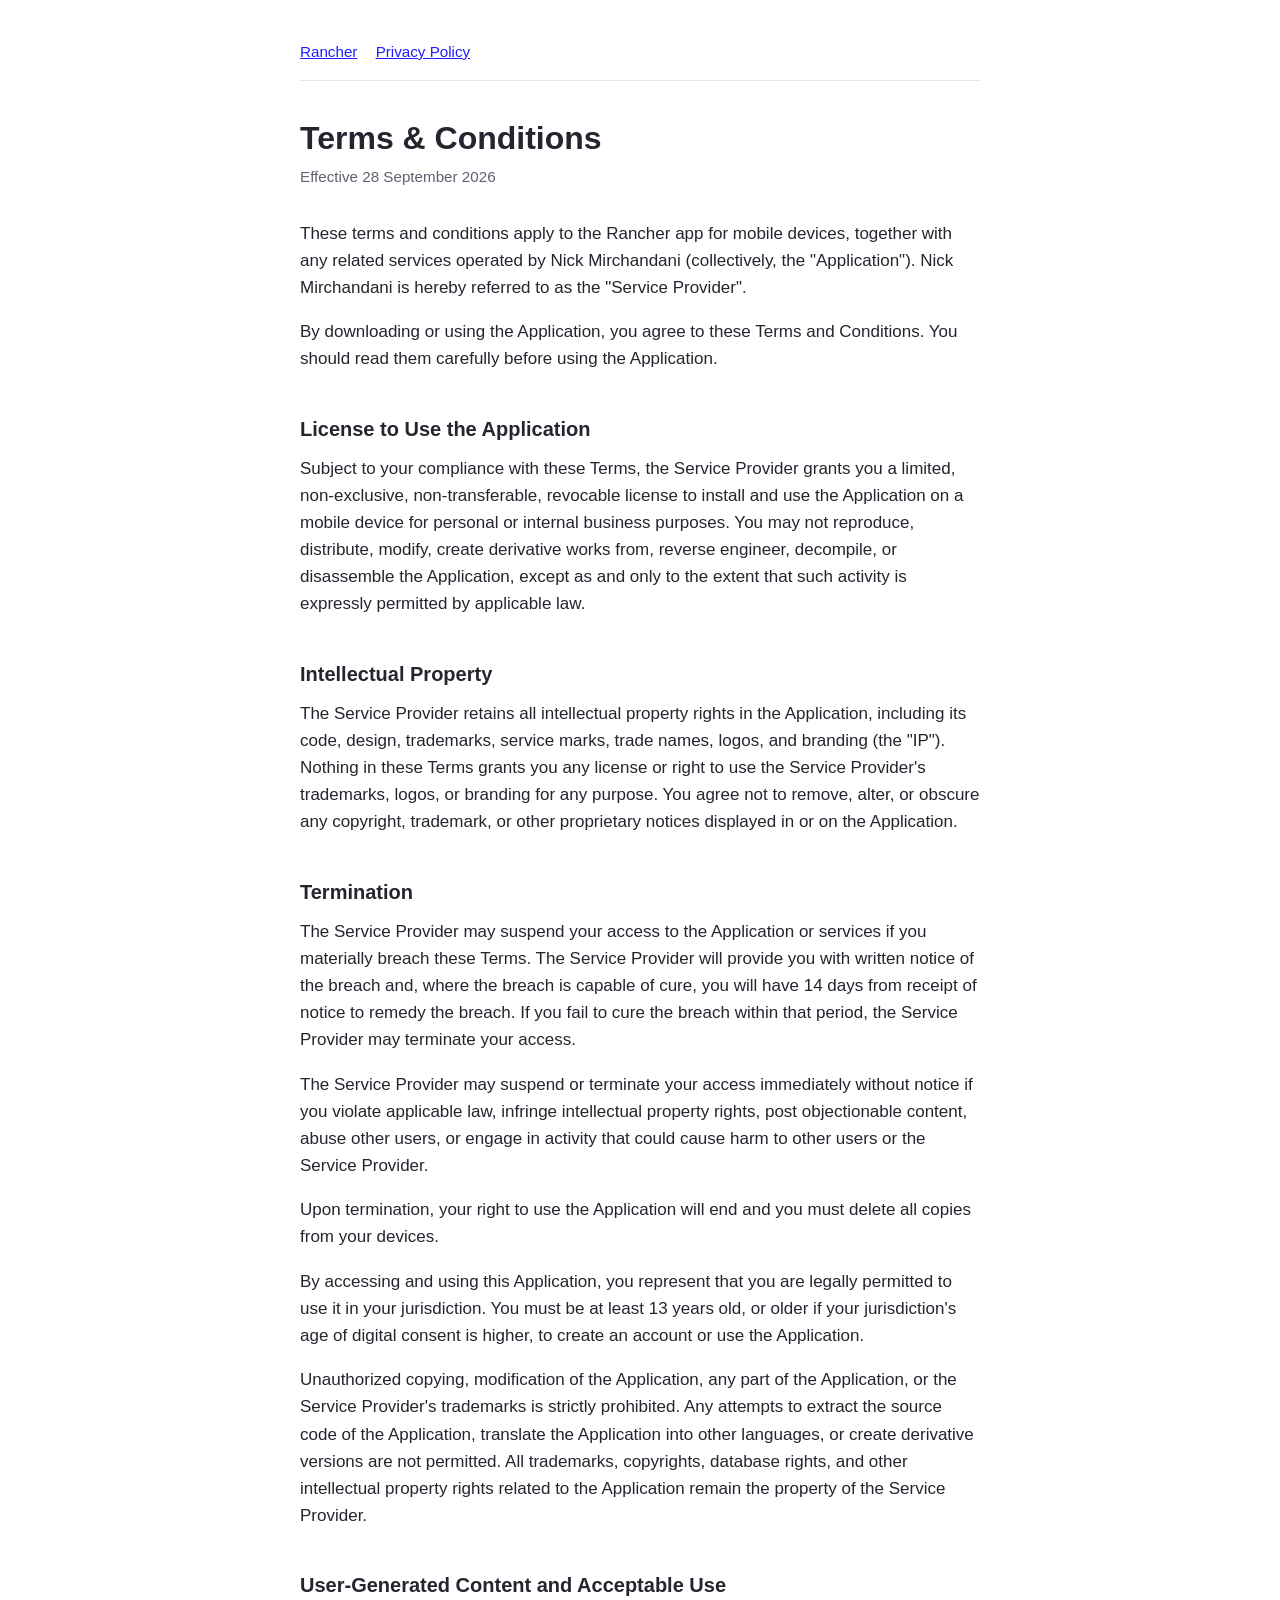
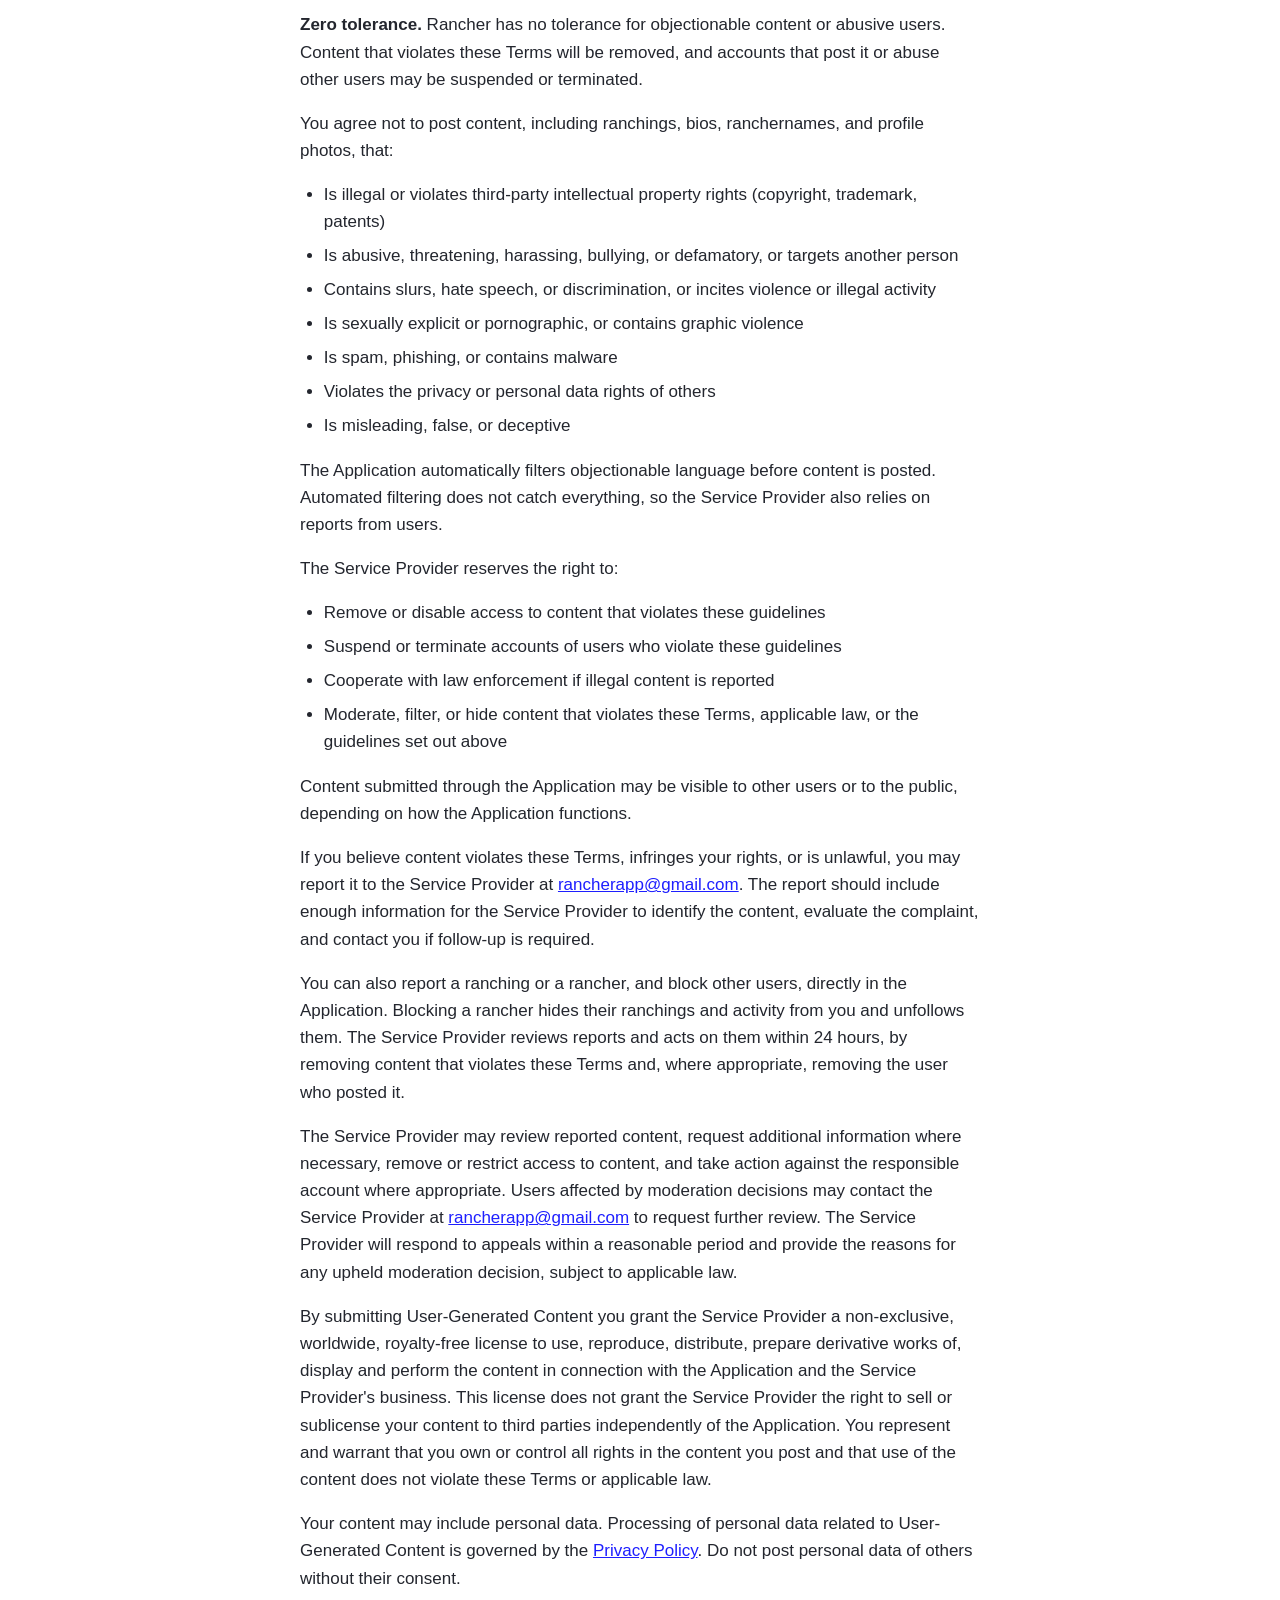
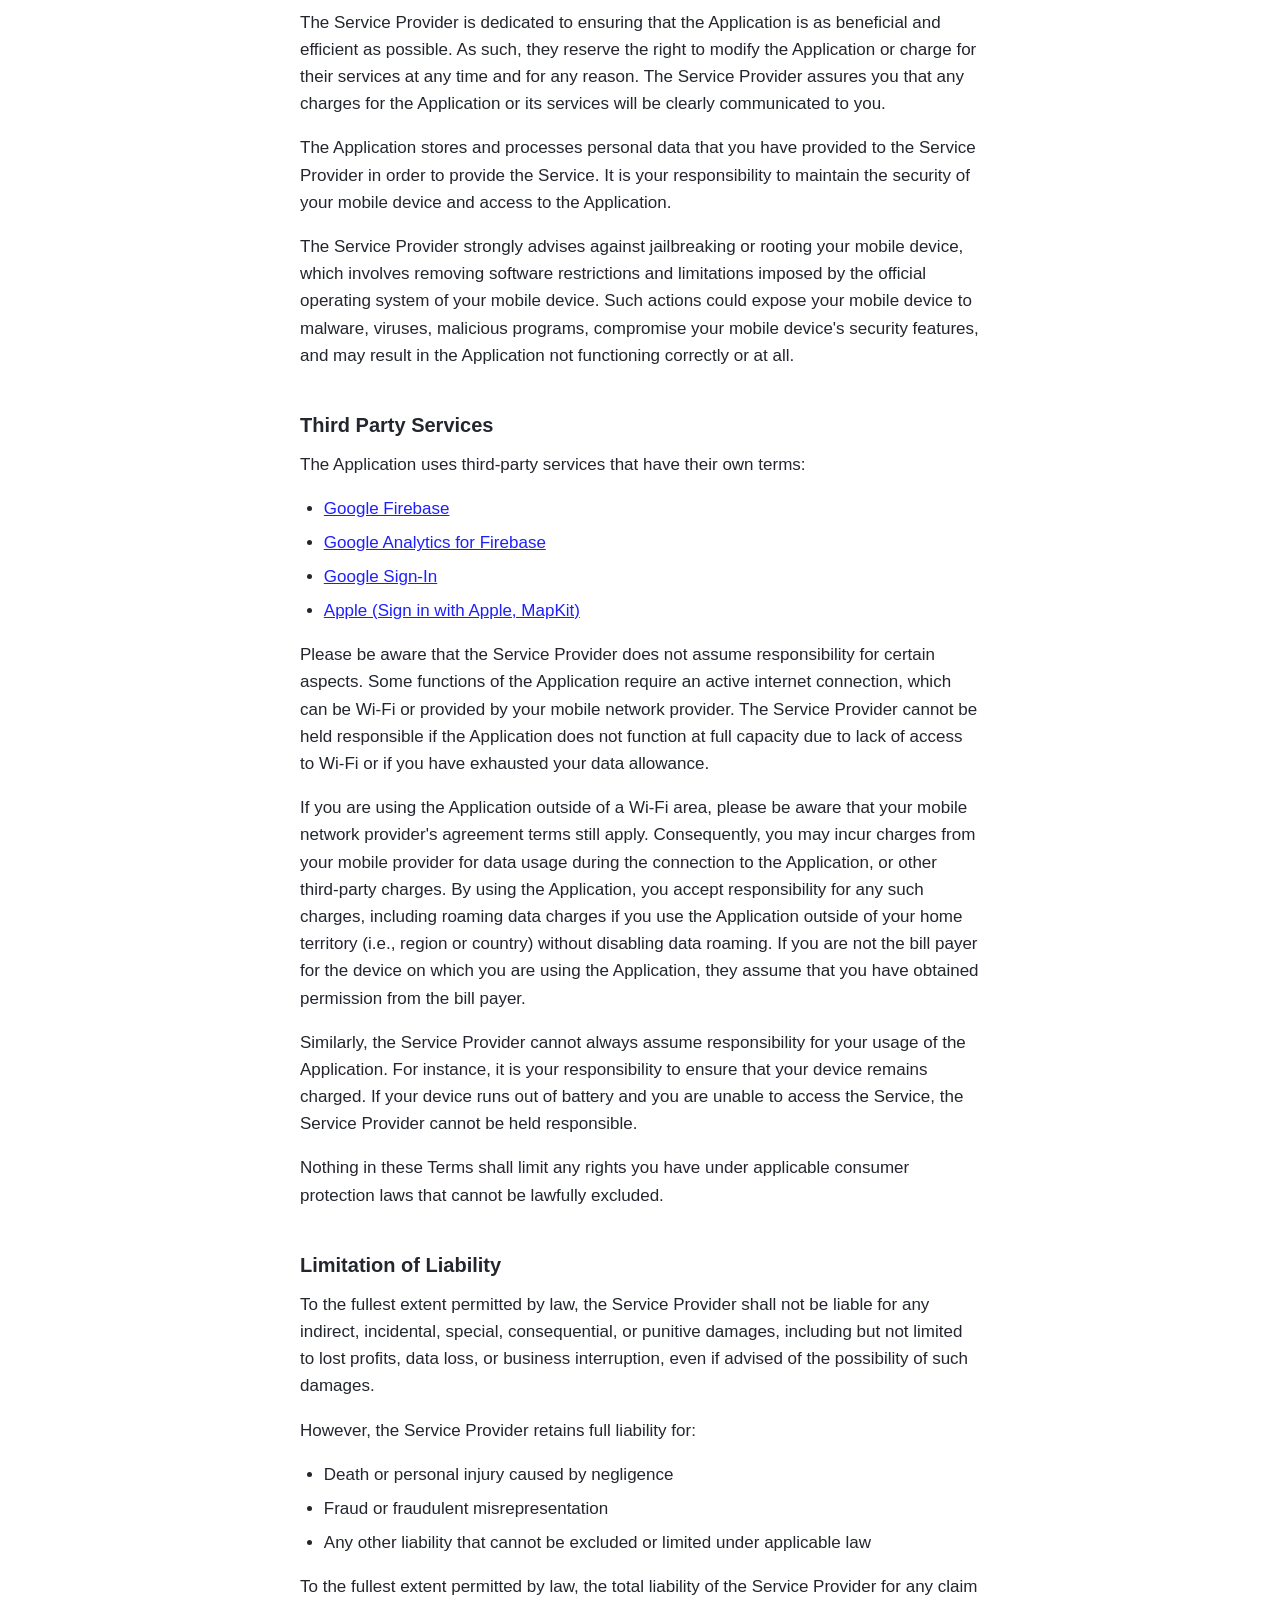
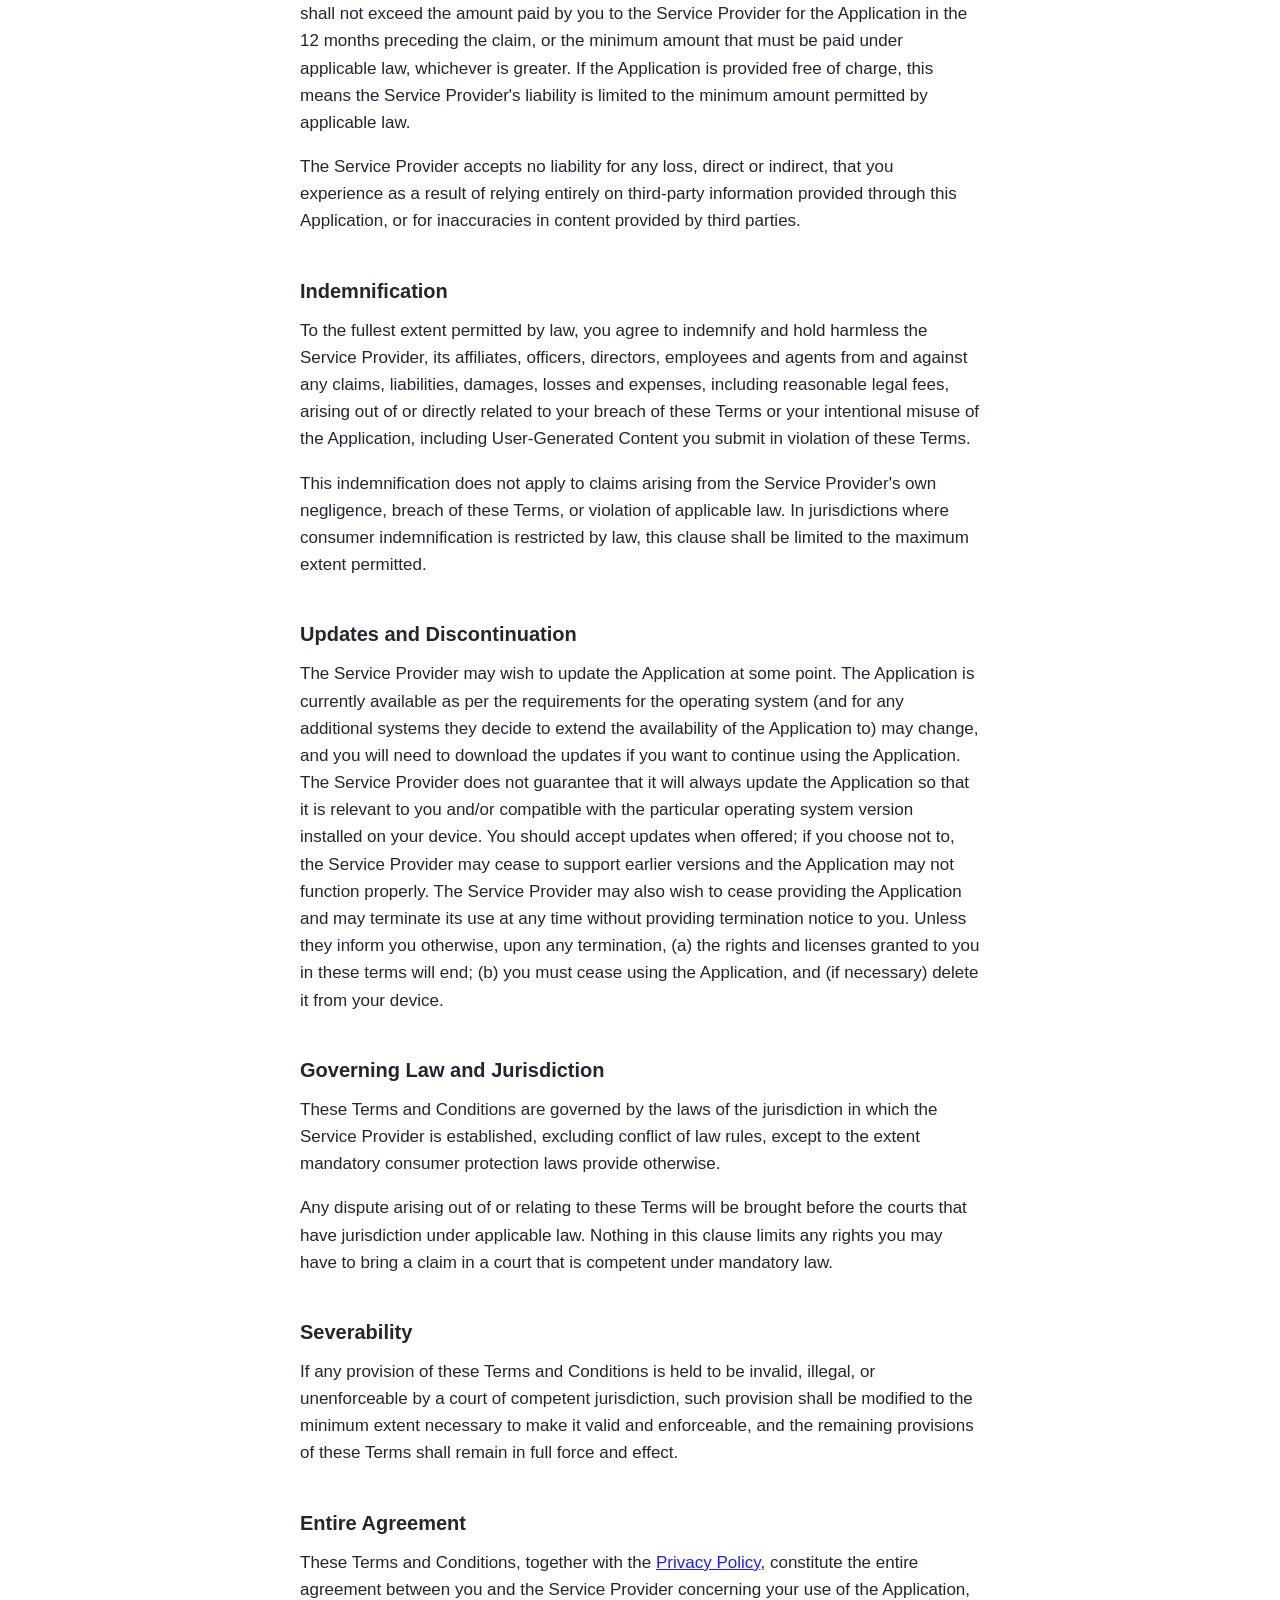
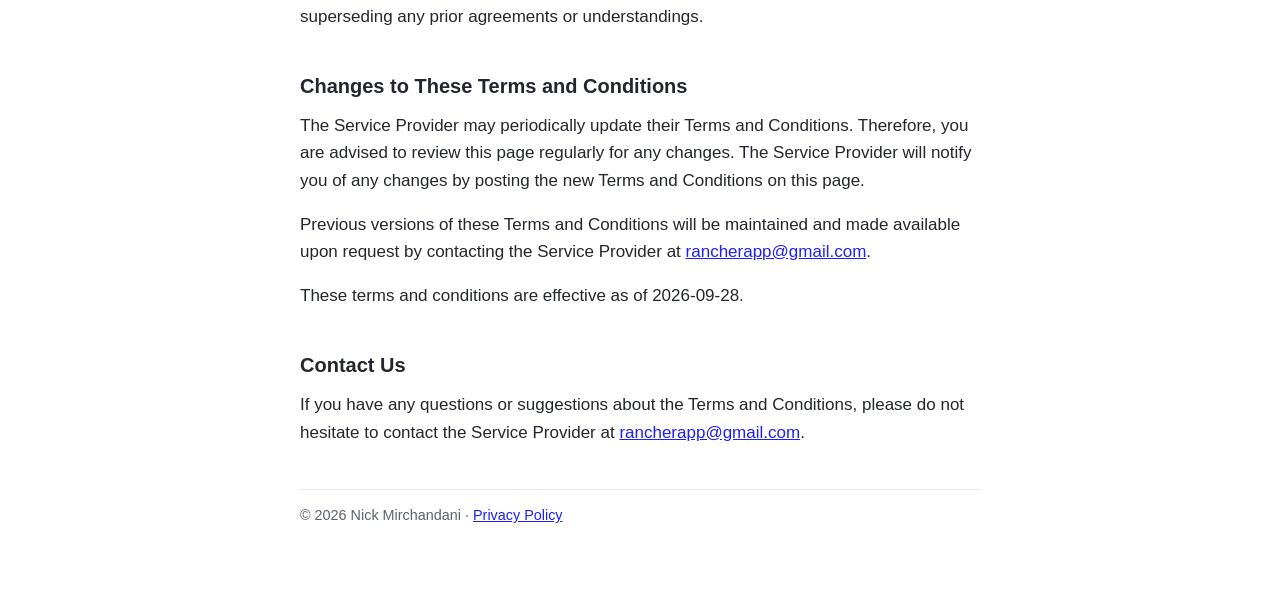
==== commit 688d1b3e: "Terms: remove the DSA section Co-Authored-By: Claude Opus 5.5 <noreply@anthropic.com>" ====
--- a/terms.html
+++ b/terms.html
@@ -93,15 +93,6 @@
 <p>These Terms and Conditions are governed by the laws of the jurisdiction in which the Service Provider is established, excluding conflict of law rules, except to the extent mandatory consumer protection laws provide otherwise.</p>
 <p>Any dispute arising out of or relating to these Terms will be brought before the courts that have jurisdiction under applicable law. Nothing in this clause limits any rights you may have to bring a claim in a court that is competent under mandatory law.</p>
 
-<h2>DSA Compliance (Digital Services Act)</h2>
-<p>If the Application is an intermediary service as defined under the Digital Services Act (Regulation (EU) 2022/2065, "DSA"), the following provisions apply in addition to the terms above.</p>
-<p><strong>Point of Contact:</strong> The Service Provider maintains a single point of contact for direct communication with EU authorities and recipients of the service, reachable at <a href="mailto:rancherapp@gmail.com">rancherapp@gmail.com</a>. Where the Service Provider is established outside the European Union, a legal representative in the EU has been designated in accordance with Article 13 of the DSA.</p>
-<p><strong>Content Moderation and Statement of Reasons:</strong> When the Service Provider restricts access to content, suspends or terminates an account, or otherwise limits the availability of the Application's features, a clear and specific statement of reasons will be provided to the affected user. The statement will include the nature of the restriction, the legal or contractual basis for the decision, and information on available redress mechanisms, in accordance with Article 17 of the DSA.</p>
-<p><strong>Notice and Action:</strong> Users and third parties may submit notices of allegedly illegal content through the contact details provided in these Terms. The Service Provider will process notices promptly, diligently, and without automated decision-making where the circumstances require human review. Notices will be acknowledged electronically and a decision communicated without undue delay, in accordance with Article 16 of the DSA.</p>
-<p><strong>Out-of-Court Dispute Settlement:</strong> Disputes regarding content moderation decisions, including decisions to restrict content or suspend accounts, may be submitted to an out-of-court dispute settlement body certified in accordance with Article 21 of the DSA. The Service Provider will engage with such bodies in good faith. Use of out-of-court dispute settlement does not affect your right to seek judicial remedy under applicable law.</p>
-<p><strong>Transparency Reporting:</strong> The Service Provider publishes periodic transparency reports covering content moderation activities, including the volume of notices received, actions taken, and automated means used, in accordance with Article 24 of the DSA. Reports are made available upon request at <a href="mailto:rancherapp@gmail.com">rancherapp@gmail.com</a>.</p>
-<p>These DSA provisions apply to the extent that the Application qualifies as an intermediary service under the DSA and does not replace or limit any rights or obligations under applicable consumer protection or data protection law.</p>
-
 <h2>Severability</h2>
 <p>If any provision of these Terms and Conditions is held to be invalid, illegal, or unenforceable by a court of competent jurisdiction, such provision shall be modified to the minimum extent necessary to make it valid and enforceable, and the remaining provisions of these Terms shall remain in full force and effect.</p>
 
